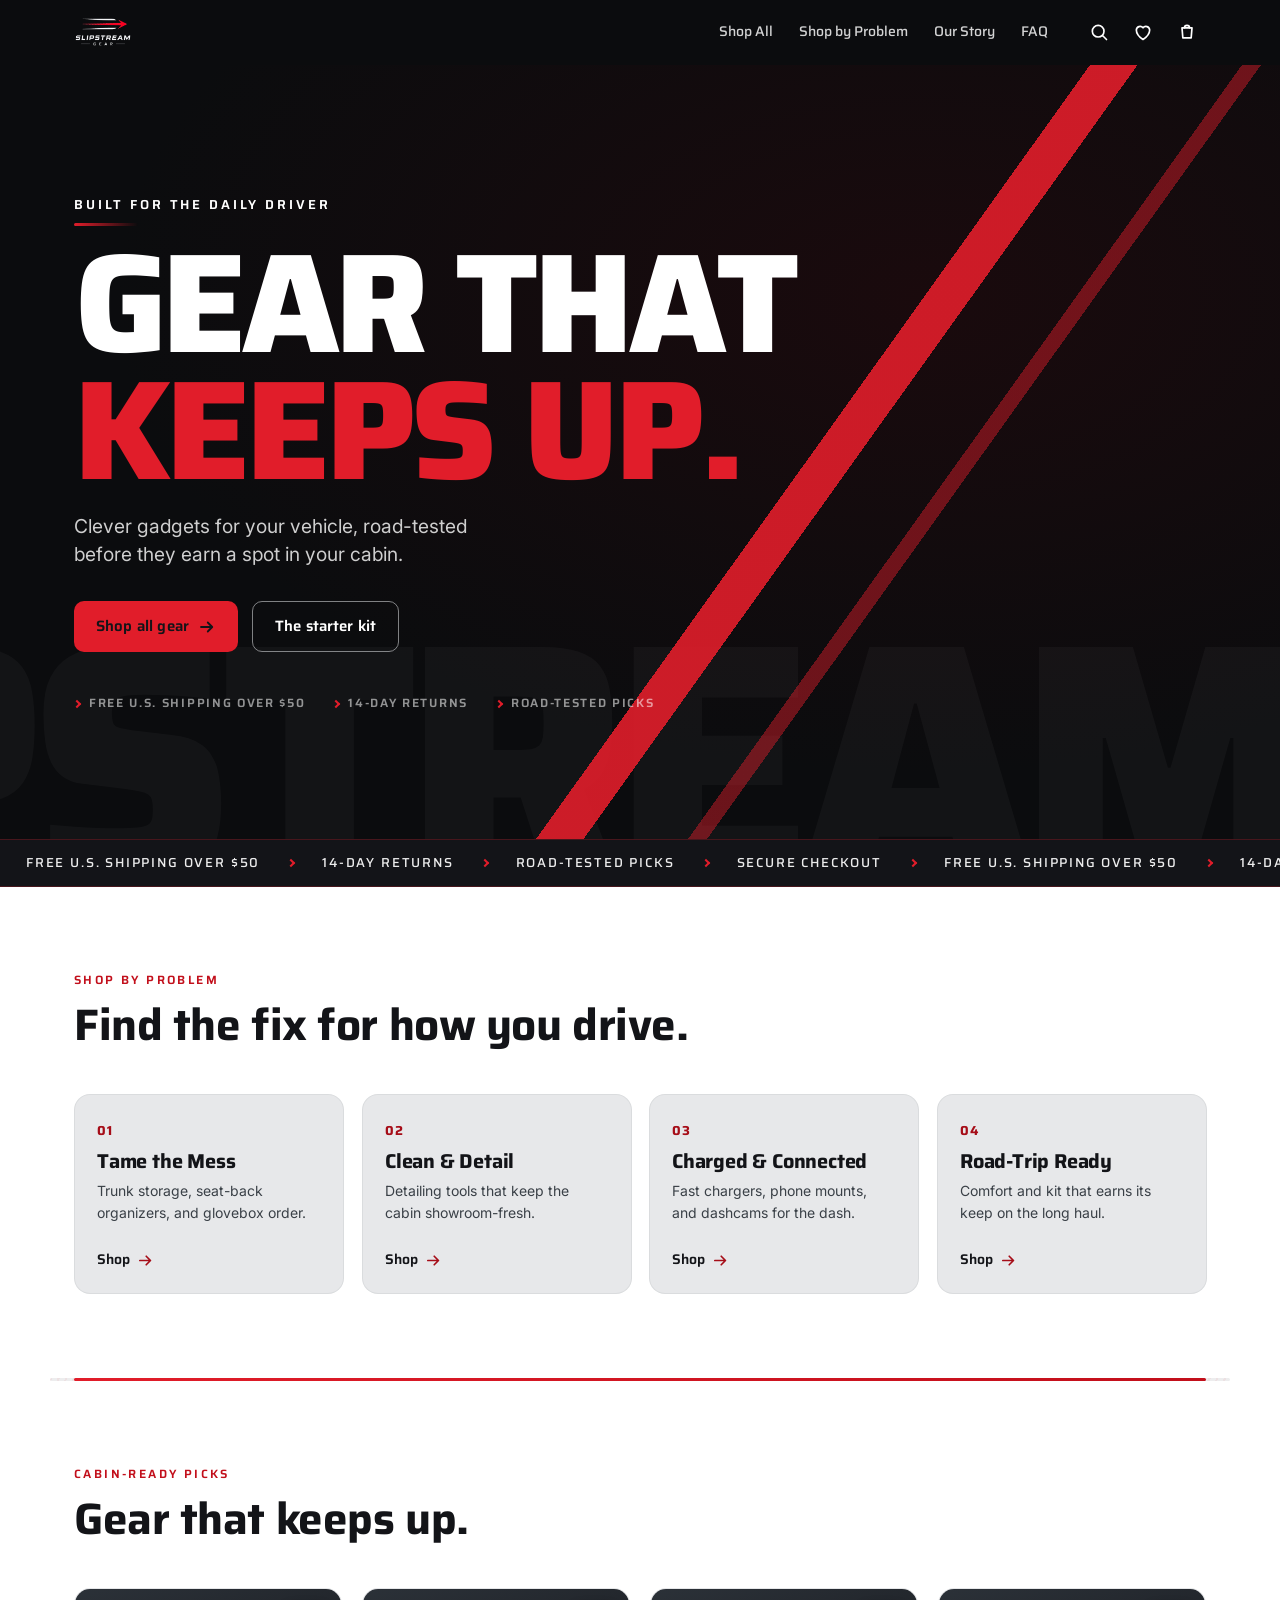
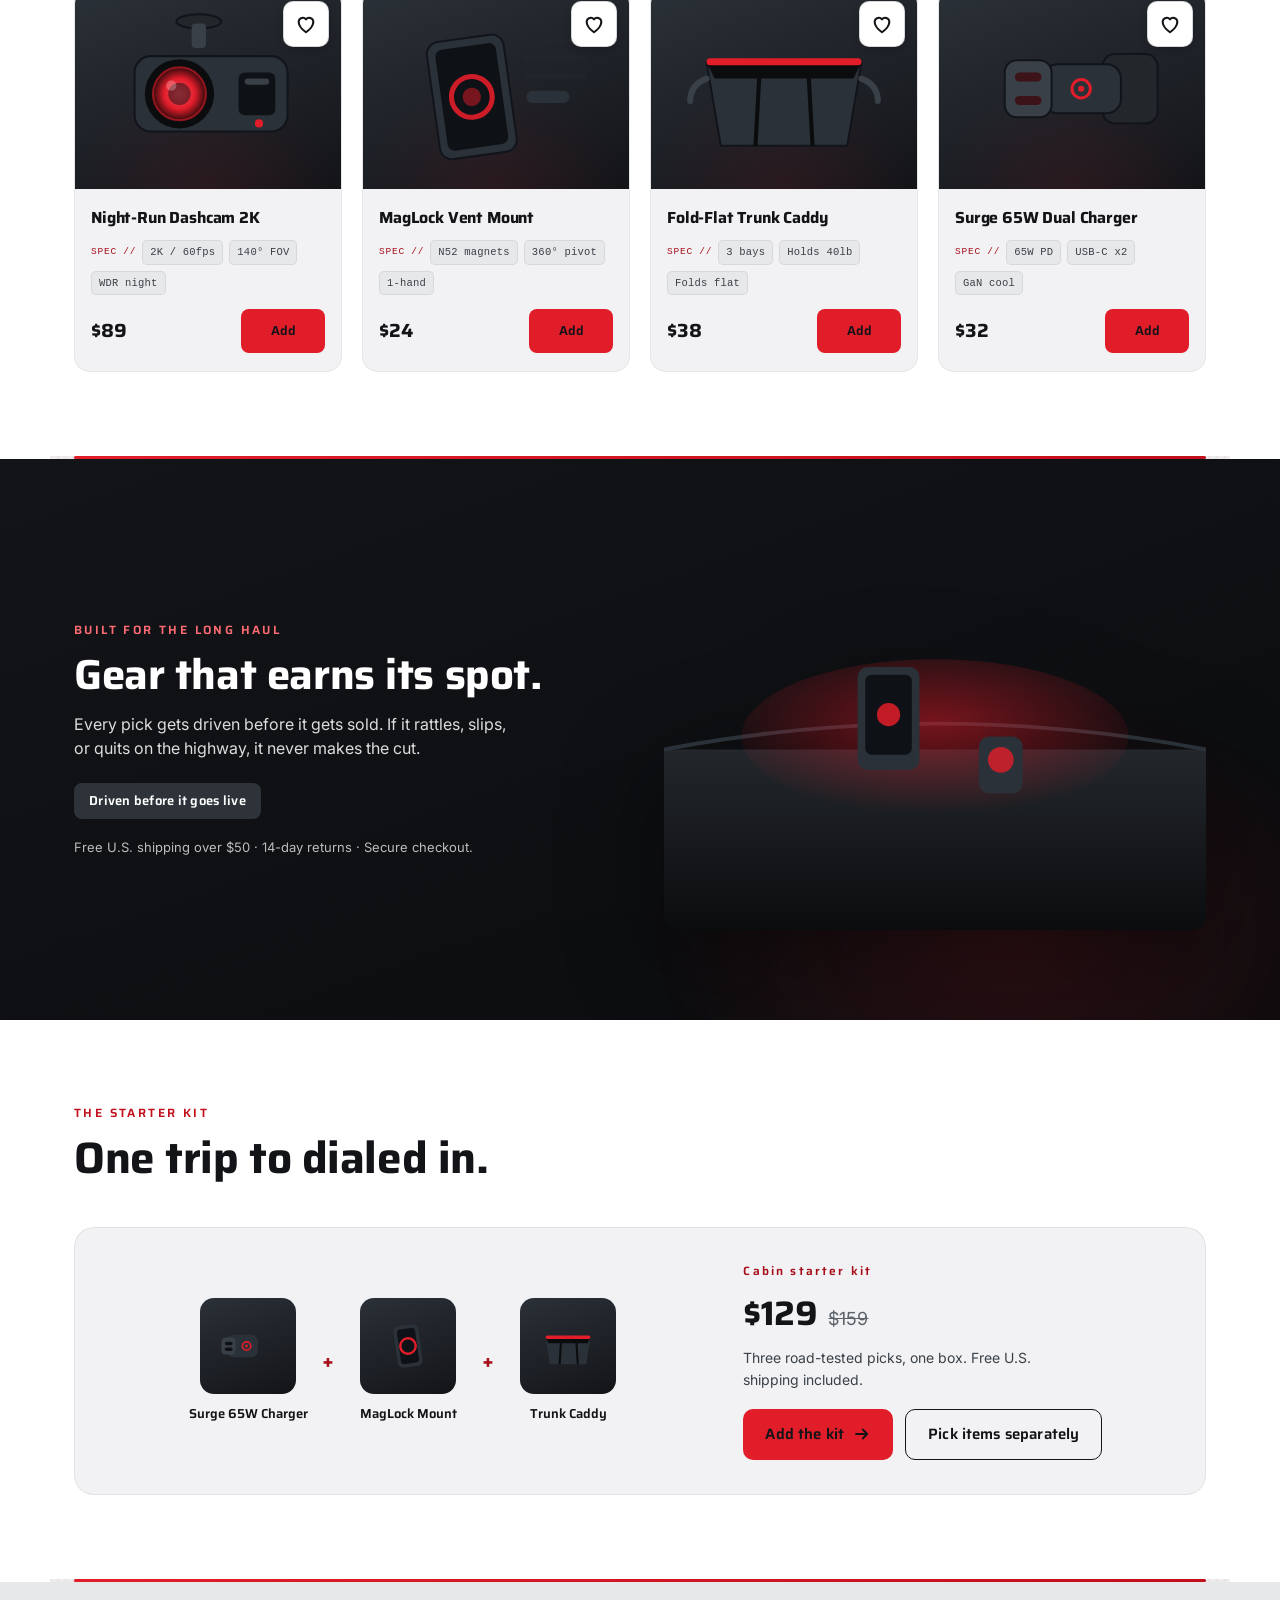
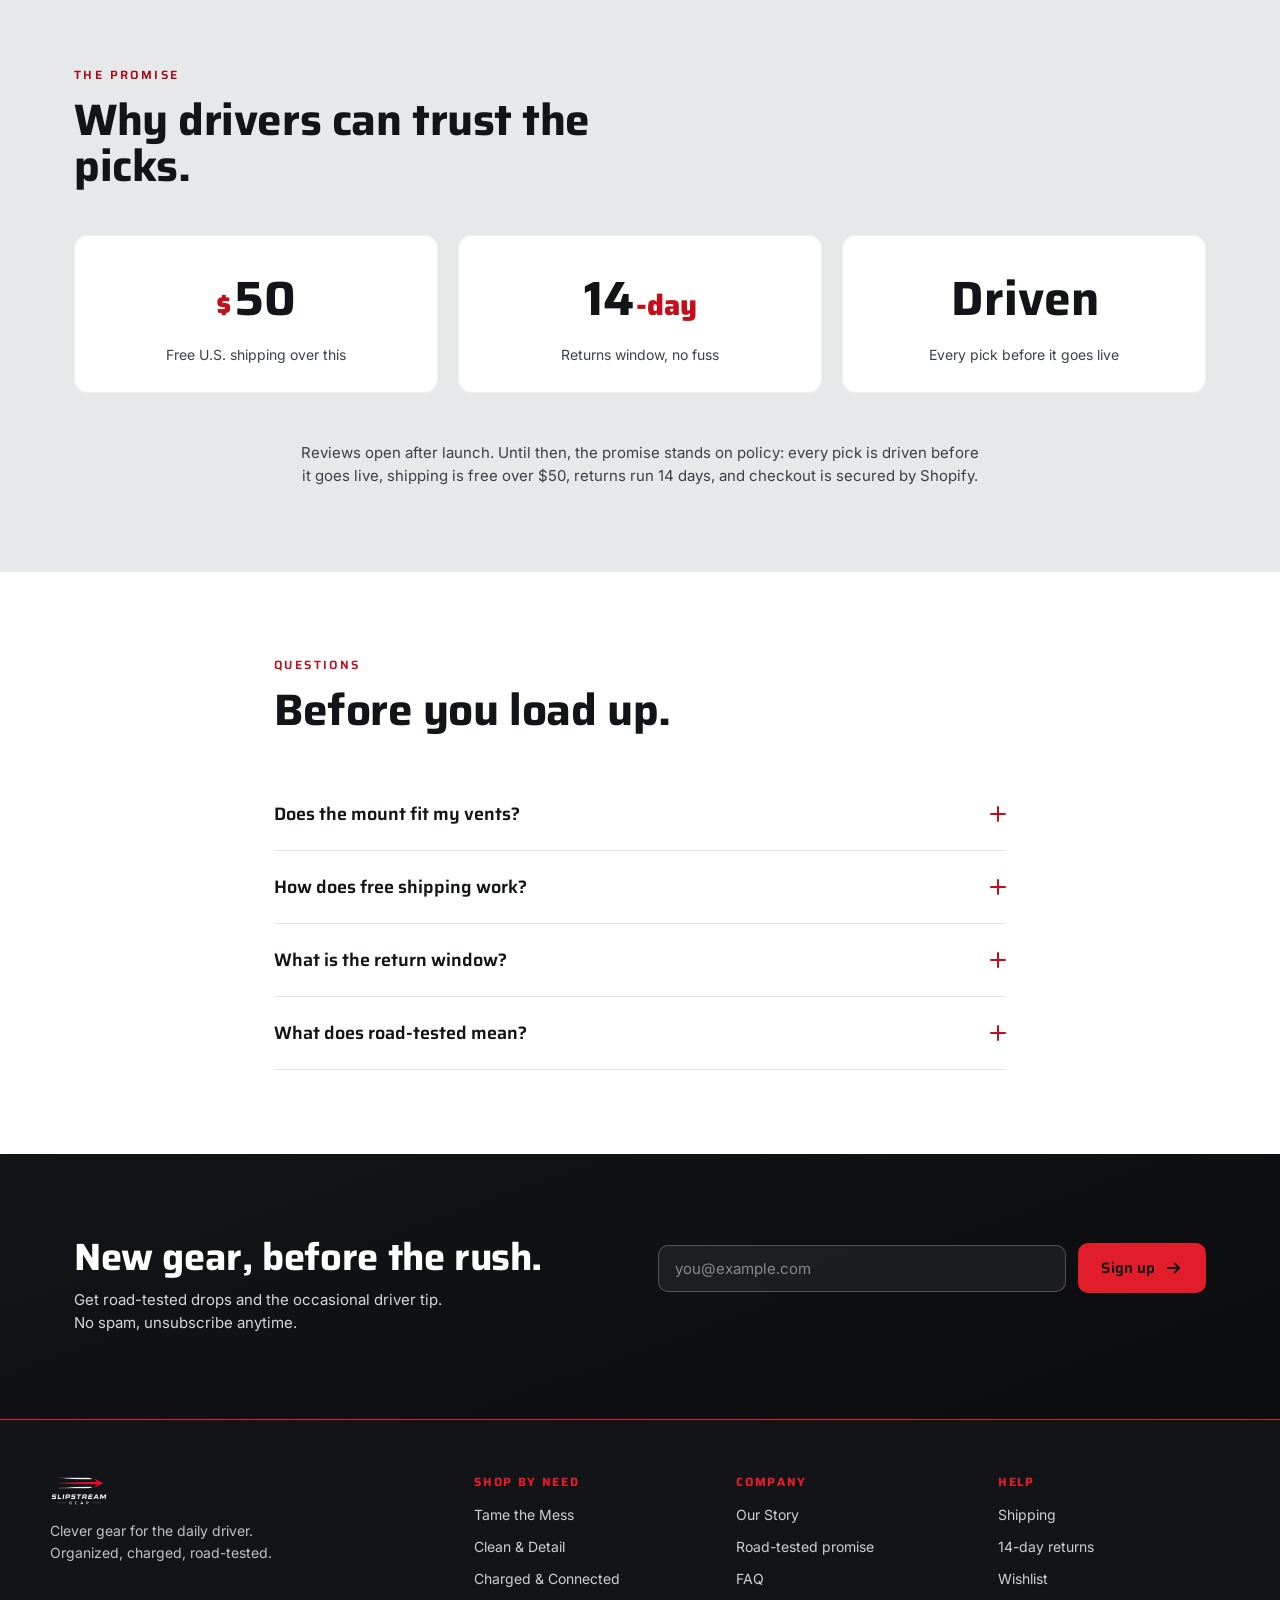
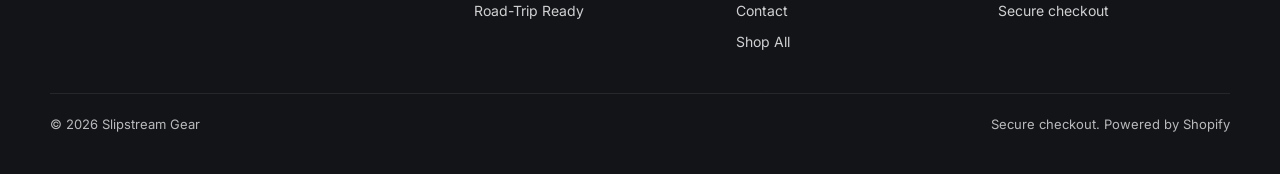
==== prototype/index.html @ b67e7864 "Initial commit: Slipstream Gear Shopify OS 2.0 theme Production Shopify Online Store 2.0 Liquid them" ====
<!DOCTYPE html>
<html lang="en">
<head>
<meta charset="utf-8">
<meta name="viewport" content="width=device-width, initial-scale=1">
<title>Slipstream Gear · Clever gear for the daily driver</title>
<meta name="description" content="Clever gadgets and gear for your vehicle. Car organizers, detailing tools, phone mounts, fast chargers, dashcams and road-trip kit. Road-tested picks.">

<!-- favicon (dark mark for light tab UI; dark-scheme variant on dark tabs) -->
<link rel="icon" type="image/png" href="../brand/icon.png">
<link rel="icon" type="image/png" href="../brand/icon-light.png" media="(prefers-color-scheme: dark)">

<!-- Fonts: Saira (headings) + Inter (body) -->
<link rel="preconnect" href="https://fonts.googleapis.com">
<link rel="preconnect" href="https://fonts.gstatic.com" crossorigin>
<link href="https://fonts.googleapis.com/css2?family=Saira:wght@500;600;700;800&family=Inter:wght@400;500;600;700&display=swap" rel="stylesheet">

<link rel="stylesheet" href="assets/slipstream.css?v=2">

<!-- JS-failure safety net: if the script never runs, reveal everything -->
<noscript><style>[data-reveal]{opacity:1!important;transform:none!important;filter:none!important}</style></noscript>
</head>
<body>

<!-- screen-reader live region for cart updates -->
<div class="vh" aria-live="polite" data-cart-live></div>

<!-- ===================== STICKY HEADER ===================== -->
<header class="site-header" data-header>
  <div class="wrap hdr-inner">
    <a class="brand" href="index.html" aria-label="Slipstream Gear home">
      <img src="../brand/logo-lockup-light.png" alt="Slipstream Gear" class="brand-logo">
    </a>
    <nav class="hdr-nav" aria-label="Primary">
      <a href="collection.html">Shop All</a>
      <a href="index.html#need">Shop by Problem</a>
      <a href="about.html">Our Story</a>
      <a href="faq.html">FAQ</a>
    </nav>
    <div class="hdr-actions">
      <button class="iconbtn" aria-label="Search">
        <svg viewBox="0 0 24 24" aria-hidden="true"><circle cx="11" cy="11" r="7"/><line x1="16.5" y1="16.5" x2="21" y2="21"/></svg>
      </button>
      <a class="iconbtn" href="wishlist.html" aria-label="Wishlist">
        <svg viewBox="0 0 24 24" aria-hidden="true"><path d="M12 21C12 21 4 15.5 4 9.5A4.5 4.5 0 0 1 12 7A4.5 4.5 0 0 1 20 9.5C20 15.5 12 21 12 21Z"/></svg>
      </a>
      <a class="iconbtn" href="cart.html" aria-label="Cart, empty" data-cart-btn>
        <svg viewBox="0 0 24 24" aria-hidden="true"><path d="M6 7h12l-1 12H7L6 7z"/><path d="M9 7a3 3 0 0 1 6 0"/></svg>
        <span class="cart-dot" aria-hidden="true" hidden>0</span>
      </a>
      <button class="iconbtn burger" aria-label="Menu" data-drawer-toggle aria-expanded="false" aria-controls="mobile-drawer">
        <svg viewBox="0 0 24 24" aria-hidden="true"><line x1="4" y1="7" x2="20" y2="7"/><line x1="4" y1="12" x2="20" y2="12"/><line x1="4" y1="17" x2="20" y2="17"/></svg>
      </button>
    </div>
  </div>
</header>

<!-- mobile nav drawer -->
<div class="drawer" data-drawer id="mobile-drawer" role="dialog" aria-modal="true" aria-label="Menu">
  <div class="drawer-panel">
    <a href="collection.html" data-drawer-close>Shop All</a>
    <a href="index.html#need" data-drawer-close>Shop by Problem</a>
    <a href="about.html" data-drawer-close>Our Story</a>
    <a href="faq.html" data-drawer-close>FAQ</a>
    <a href="wishlist.html" data-drawer-close>Wishlist</a>
  </div>
</div>

<main id="top">

  <!-- ===================== HERO: BIG TYPE / SPEED SLASH ===================== -->
  <section class="hero hero-c" data-hero-section aria-label="Slipstream Gear">
    <span class="hc-slash" aria-hidden="true"></span>
    <span class="hc-mark" aria-hidden="true">SLIPSTREAM</span>
    <div class="wrap hero-cwrap">
      <p class="eyebrow" data-hero style="--i:0">
        BUILT FOR THE DAILY DRIVER
        <span class="streak-rule" data-hero style="--i:1"></span>
      </p>
      <h1 class="hc-h1" data-hero style="--i:1">Gear that <em>keeps up.</em></h1>
      <p class="hc-sub" data-hero style="--i:2">Clever gadgets for your vehicle, road-tested before they earn a spot in your cabin.</p>
      <div class="hero-cta" data-hero style="--i:3">
        <a class="btn btn-amber" href="collection.html">
          Shop all gear
          <svg class="arrow" viewBox="0 0 24 24" aria-hidden="true"><path d="M4 12h14M13 6l6 6-6 6"/></svg>
        </a>
        <a class="btn btn-ghost" href="#kit">The starter kit</a>
      </div>
      <div class="hc-spec" data-hero style="--i:4">
        <span><i></i>Free U.S. shipping over $50</span>
        <span><i></i>14-day returns</span>
        <span><i></i>Road-tested picks</span>
      </div>
    </div>
  </section>

  <!-- ===================== MARQUEE LANE ===================== -->
  <div class="ribbon" aria-hidden="true">
    <div class="track" data-marquee>
      <span class="mq-item">Free U.S. shipping over $50</span><i class="mq-tick"></i>
      <span class="mq-item">14-day returns</span><i class="mq-tick"></i>
      <span class="mq-item">Road-tested picks</span><i class="mq-tick"></i>
      <span class="mq-item">Secure checkout</span><i class="mq-tick"></i>
    </div>
  </div>

  <!-- ===================== SHOP BY NEED ===================== -->
  <section class="section need" id="need">
    <div class="wrap">
      <div class="sec-head" data-reveal>
        <p class="kicker">SHOP BY PROBLEM</p>
        <h2>Find the fix for how you drive.</h2>
      </div>
      <div class="lanes" data-reveal-group>
        <a class="lane-tile" href="collection.html?cat=mess" data-reveal style="--i:0">
          <span class="lt-num">01</span>
          <h3>Tame the Mess</h3>
          <p>Trunk storage, seat-back organizers, and glovebox order.</p>
          <span class="lt-go">Shop<svg class="arrow" viewBox="0 0 24 24" aria-hidden="true"><path d="M4 12h14M13 6l6 6-6 6"/></svg></span>
        </a>
        <a class="lane-tile" href="collection.html?cat=clean" data-reveal style="--i:1">
          <span class="lt-num">02</span>
          <h3>Clean &amp; Detail</h3>
          <p>Detailing tools that keep the cabin showroom-fresh.</p>
          <span class="lt-go">Shop<svg class="arrow" viewBox="0 0 24 24" aria-hidden="true"><path d="M4 12h14M13 6l6 6-6 6"/></svg></span>
        </a>
        <a class="lane-tile" href="collection.html?cat=charged" data-reveal style="--i:2">
          <span class="lt-num">03</span>
          <h3>Charged &amp; Connected</h3>
          <p>Fast chargers, phone mounts, and dashcams for the dash.</p>
          <span class="lt-go">Shop<svg class="arrow" viewBox="0 0 24 24" aria-hidden="true"><path d="M4 12h14M13 6l6 6-6 6"/></svg></span>
        </a>
        <a class="lane-tile" href="collection.html?cat=road" data-reveal style="--i:3">
          <span class="lt-num">04</span>
          <h3>Road-Trip Ready</h3>
          <p>Comfort and kit that earns its keep on the long haul.</p>
          <span class="lt-go">Shop<svg class="arrow" viewBox="0 0 24 24" aria-hidden="true"><path d="M4 12h14M13 6l6 6-6 6"/></svg></span>
        </a>
      </div>
    </div>
  </section>

  <!-- amber speed-rule divider -->
  <div class="speedrule wrap" aria-hidden="true"><span class="sr-fill" data-pct="100"></span></div>

  <!-- ===================== FEATURED GRID: CABIN-READY PICKS ===================== -->
  <section class="section picks" id="picks">
    <div class="wrap">
      <div class="sec-head" data-reveal>
        <p class="kicker">CABIN-READY PICKS</p>
        <h2>Gear that keeps up.</h2>
      </div>
      <div class="pgrid" data-reveal-group>

        <!-- card: dashcam -->
        <article class="pcard" data-reveal style="--i:0">
          <a class="pcard-link" href="product.html?id=night-run-dashcam-2k" aria-label="Night-Run Dashcam 2K"></a>
          <div class="pimg">
            <button class="save-toggle save-corner" type="button" aria-pressed="false" aria-label="Save Night-Run Dashcam 2K to wishlist" data-save data-id="night-run-dashcam-2k">
              <svg viewBox="0 0 24 24" aria-hidden="true"><path d="M12 21C12 21 4 15.5 4 9.5A4.5 4.5 0 0 1 12 7A4.5 4.5 0 0 1 20 9.5C20 15.5 12 21 12 21Z"/></svg>
            </button>
            <svg viewBox="0 0 240 180" class="prod" aria-hidden="true">
              <defs><radialGradient id="lensA" cx="50%" cy="50%" r="50%">
                <stop offset="0%" stop-color="#FF4D58"/><stop offset="58%" stop-color="#E11D2A"/><stop offset="100%" stop-color="#340a0d"/>
              </radialGradient></defs>
              <!-- windshield mount -->
              <ellipse cx="111" cy="24" rx="22" ry="7" fill="#23272c" stroke="#11141a" stroke-width="2"/>
              <rect x="104" y="26" width="14" height="24" rx="4" fill="#3a4047"/>
              <!-- body -->
              <rect x="48" y="58" width="150" height="74" rx="16" fill="#2b3138" stroke="#11141a" stroke-width="2"/>
              <!-- screen -->
              <rect x="150" y="74" width="36" height="42" rx="6" fill="#0e1116"/>
              <rect x="156" y="80" width="24" height="6" rx="3" fill="#3a4047"/>
              <!-- lens -->
              <circle cx="92" cy="95" r="34" fill="#0B0C0E"/>
              <circle cx="92" cy="95" r="26" fill="url(#lensA)"/>
              <circle cx="92" cy="95" r="26" fill="none" stroke="#E11D2A" stroke-width="2" opacity=".6"/>
              <circle cx="92" cy="95" r="11" fill="#0e1116" opacity=".5"/>
              <circle cx="84" cy="87" r="5" fill="#fff" opacity=".25"/>
              <!-- REC -->
              <circle cx="170" cy="124" r="4" fill="#E11D2A"/>
            </svg>
          </div>
          <div class="pbody">
            <h3 class="ttl">Night-Run Dashcam 2K</h3>
            <div class="spectags"><span>2K / 60fps</span><span>140&deg; FOV</span><span>WDR night</span></div>
            <div class="prow">
              <span class="price">$89</span>
              <button class="add" data-add>Add</button>
            </div>
          </div>
        </article>

        <!-- card: phone mount -->
        <article class="pcard" data-reveal style="--i:1">
          <a class="pcard-link" href="product.html?id=maglock-vent-mount" aria-label="MagLock Vent Mount"></a>
          <div class="pimg">
            <button class="save-toggle save-corner" type="button" aria-pressed="false" aria-label="Save MagLock Vent Mount to wishlist" data-save data-id="maglock-vent-mount">
              <svg viewBox="0 0 24 24" aria-hidden="true"><path d="M12 21C12 21 4 15.5 4 9.5A4.5 4.5 0 0 1 12 7A4.5 4.5 0 0 1 20 9.5C20 15.5 12 21 12 21Z"/></svg>
            </button>
            <svg viewBox="0 0 240 180" class="prod" aria-hidden="true">
              <!-- vent blades -->
              <g stroke="#23272c" stroke-width="6" stroke-linecap="round" opacity=".7">
                <line x1="150" y1="42" x2="206" y2="42"/><line x1="150" y1="60" x2="206" y2="60"/><line x1="150" y1="78" x2="206" y2="78"/>
              </g>
              <!-- clip arm into vent -->
              <rect x="150" y="92" width="42" height="12" rx="6" fill="#2b3138"/>
              <!-- phone, tilted, held by the mount -->
              <g transform="rotate(-8 96 96)">
                <rect x="58" y="40" width="76" height="116" rx="12" fill="#2b3138" stroke="#11141a" stroke-width="2"/>
                <rect x="66" y="48" width="60" height="100" rx="7" fill="#0e1116"/>
                <!-- magnetic ring (lit) -->
                <circle cx="96" cy="98" r="20" fill="none" stroke="#E11D2A" stroke-width="5" opacity=".9"/>
                <circle cx="96" cy="98" r="9" fill="#E11D2A" opacity=".5"/>
              </g>
            </svg>
          </div>
          <div class="pbody">
            <h3 class="ttl">MagLock Vent Mount</h3>
            <div class="spectags"><span>N52 magnets</span><span>360&deg; pivot</span><span>1-hand</span></div>
            <div class="prow">
              <span class="price">$24</span>
              <button class="add" data-add>Add</button>
            </div>
          </div>
        </article>

        <!-- card: trunk organizer -->
        <article class="pcard" data-reveal style="--i:2">
          <a class="pcard-link" href="product.html?id=fold-flat-trunk-caddy" aria-label="Fold-Flat Trunk Caddy"></a>
          <div class="pimg">
            <button class="save-toggle save-corner" type="button" aria-pressed="false" aria-label="Save Fold-Flat Trunk Caddy to wishlist" data-save data-id="fold-flat-trunk-caddy">
              <svg viewBox="0 0 24 24" aria-hidden="true"><path d="M12 21C12 21 4 15.5 4 9.5A4.5 4.5 0 0 1 12 7A4.5 4.5 0 0 1 20 9.5C20 15.5 12 21 12 21Z"/></svg>
            </button>
            <svg viewBox="0 0 240 180" class="prod" aria-hidden="true">
              <!-- bin body in perspective (open top) -->
              <path d="M44 64 H196 L182 146 H58 Z" fill="#2b3138" stroke="#11141a" stroke-width="2"/>
              <!-- open-top inner shadow -->
              <path d="M44 64 H196 L188 80 H52 Z" fill="#0B0C0E"/>
              <!-- 3 bays -->
              <line x1="96" y1="74" x2="92" y2="146" stroke="#0B0C0E" stroke-width="4"/>
              <line x1="144" y1="74" x2="148" y2="146" stroke="#0B0C0E" stroke-width="4"/>
              <!-- carry handles -->
              <path d="M44 80 q-16 6 -16 22" fill="none" stroke="#3a4047" stroke-width="6" stroke-linecap="round"/>
              <path d="M196 80 q16 6 16 22" fill="none" stroke="#3a4047" stroke-width="6" stroke-linecap="round"/>
              <!-- amber rim -->
              <rect x="44" y="60" width="152" height="7" rx="3.5" fill="#E11D2A"/>
            </svg>
          </div>
          <div class="pbody">
            <h3 class="ttl">Fold-Flat Trunk Caddy</h3>
            <div class="spectags"><span>3 bays</span><span>Holds 40lb</span><span>Folds flat</span></div>
            <div class="prow">
              <span class="price">$38</span>
              <button class="add" data-add>Add</button>
            </div>
          </div>
        </article>

        <!-- card: charger -->
        <article class="pcard" data-reveal style="--i:3">
          <a class="pcard-link" href="product.html?id=surge-65w-dual-charger" aria-label="Surge 65W Dual Charger"></a>
          <div class="pimg">
            <button class="save-toggle save-corner" type="button" aria-pressed="false" aria-label="Save Surge 65W Dual Charger to wishlist" data-save data-id="surge-65w-dual-charger">
              <svg viewBox="0 0 24 24" aria-hidden="true"><path d="M12 21C12 21 4 15.5 4 9.5A4.5 4.5 0 0 1 12 7A4.5 4.5 0 0 1 20 9.5C20 15.5 12 21 12 21Z"/></svg>
            </button>
            <svg viewBox="0 0 240 180" class="prod" aria-hidden="true">
              <!-- 12V socket -->
              <rect x="150" y="56" width="54" height="68" rx="12" fill="#23272c" stroke="#11141a" stroke-width="2"/>
              <!-- charger barrel into socket -->
              <rect x="92" y="66" width="76" height="48" rx="14" fill="#2b3138" stroke="#11141a" stroke-width="2"/>
              <!-- face plate -->
              <rect x="54" y="62" width="46" height="56" rx="12" fill="#3a4047" stroke="#11141a" stroke-width="2"/>
              <!-- two USB-C ports (lit) -->
              <rect x="64" y="74" width="26" height="9" rx="4.5" fill="#0e1116"/>
              <rect x="64" y="97" width="26" height="9" rx="4.5" fill="#0e1116"/>
              <rect x="64" y="74" width="26" height="9" rx="4.5" fill="#E11D2A" opacity=".22"/>
              <rect x="64" y="97" width="26" height="9" rx="4.5" fill="#E11D2A" opacity=".22"/>
              <!-- power LED -->
              <circle cx="129" cy="90" r="9" fill="none" stroke="#E11D2A" stroke-width="3"/>
              <circle cx="129" cy="90" r="3" fill="#E11D2A"/>
            </svg>
          </div>
          <div class="pbody">
            <h3 class="ttl">Surge 65W Dual Charger</h3>
            <div class="spectags"><span>65W PD</span><span>USB-C x2</span><span>GaN cool</span></div>
            <div class="prow">
              <span class="price">$32</span>
              <button class="add" data-add>Add</button>
            </div>
          </div>
        </article>

      </div>
    </div>
  </section>

  <!-- amber speed-rule divider -->
  <div class="speedrule wrap" aria-hidden="true"><span class="sr-fill" data-pct="100"></span></div>

  <!-- ===================== DARK INTERSTITIAL: BUILT FOR THE LONG HAUL ===================== -->
  <section class="section interstitial">
    <div class="wrap inter-inner">
      <div class="inter-copy" data-reveal style="--i:0">
        <p class="kicker amber-tx">BUILT FOR THE LONG HAUL</p>
        <h2>Gear that earns its spot.</h2>
        <p class="inter-lead">Every pick gets driven before it gets sold. If it rattles, slips, or quits on the highway, it never makes the cut.</p>
        <span class="info-chip">Driven before it goes live</span>
        <p class="inter-foot">Free U.S. shipping over $50 &middot; 14-day returns &middot; Secure checkout.</p>
      </div>
      <div class="inter-shot" data-reveal style="--i:1" aria-hidden="true">
        <!-- wide cinematic dash-in-context illustration -->
        <svg viewBox="0 0 420 300" class="shot-svg" aria-hidden="true">
          <defs>
            <linearGradient id="dashG" x1="0" y1="0" x2="0" y2="1">
              <stop offset="0%" stop-color="#23272c"/>
              <stop offset="100%" stop-color="#0B0C0E"/>
            </linearGradient>
            <radialGradient id="glowG" cx="50%" cy="40%" r="60%">
              <stop offset="0%" stop-color="#E11D2A" stop-opacity=".5"/>
              <stop offset="100%" stop-color="#E11D2A" stop-opacity="0"/>
            </radialGradient>
          </defs>
          <rect x="0" y="160" width="420" height="140" fill="url(#dashG)"/>
          <path d="M0 160 Q210 120 420 160" fill="none" stroke="#2b3138" stroke-width="3"/>
          <ellipse cx="210" cy="150" rx="150" ry="60" fill="url(#glowG)"/>
          <!-- phone on mount -->
          <rect x="150" y="96" width="48" height="80" rx="8" fill="#2b3138"/>
          <rect x="156" y="102" width="36" height="62" rx="5" fill="#0e1116"/>
          <circle cx="174" cy="133" r="9" fill="#E11D2A" opacity=".85"/>
          <!-- charger -->
          <rect x="244" y="150" width="34" height="44" rx="8" fill="#2b3138"/>
          <circle cx="261" cy="168" r="10" fill="#E11D2A" opacity=".8"/>
        </svg>
      </div>
    </div>
  </section>

  <!-- ===================== BUNDLE: THE STARTER KIT ===================== -->
  <section class="section kit" id="kit">
    <div class="wrap">
      <div class="sec-head" data-reveal>
        <p class="kicker">THE STARTER KIT</p>
        <h2>One trip to dialed in.</h2>
      </div>
      <div class="bundle" data-reveal>
        <div class="bundle-items">
          <div class="bi" data-reveal-group>
            <span class="bi-cell" data-reveal style="--i:0">
              <svg viewBox="0 0 120 120" class="bi-svg" aria-hidden="true"><rect x="30" y="44" width="44" height="32" rx="9" fill="#2b3138"/><rect x="22" y="48" width="20" height="24" rx="6" fill="#3a4047"/><rect x="27" y="54" width="11" height="5" rx="2.5" fill="#0e1116"/><rect x="27" y="62" width="11" height="5" rx="2.5" fill="#0e1116"/><circle cx="58" cy="60" r="6" fill="none" stroke="#E11D2A" stroke-width="2.4"/><circle cx="58" cy="60" r="2" fill="#E11D2A"/></svg>
              <b>Surge 65W Charger</b>
            </span>
            <span class="bi-plus" aria-hidden="true">+</span>
            <span class="bi-cell" data-reveal style="--i:1">
              <svg viewBox="0 0 120 120" class="bi-svg" aria-hidden="true"><g transform="rotate(-8 60 60)"><rect x="42" y="30" width="36" height="60" rx="8" fill="#2b3138"/><rect x="47" y="35" width="26" height="50" rx="5" fill="#0e1116"/><circle cx="60" cy="60" r="11" fill="none" stroke="#E11D2A" stroke-width="3.5"/></g></svg>
              <b>MagLock Mount</b>
            </span>
            <span class="bi-plus" aria-hidden="true">+</span>
            <span class="bi-cell" data-reveal style="--i:2">
              <svg viewBox="0 0 120 120" class="bi-svg" aria-hidden="true"><path d="M28 48 H92 L86 86 H34 Z" fill="#2b3138"/><path d="M28 48 H92 L88 56 H32 Z" fill="#0B0C0E"/><line x1="50" y1="54" x2="48" y2="86" stroke="#0B0C0E" stroke-width="3"/><line x1="72" y1="54" x2="74" y2="86" stroke="#0B0C0E" stroke-width="3"/><rect x="28" y="45" width="64" height="5" rx="2.5" fill="#E11D2A"/></svg>
              <b>Trunk Caddy</b>
            </span>
          </div>
        </div>
        <div class="bundle-buy">
          <p class="bundle-eyebrow">Cabin starter kit</p>
          <div class="bundle-price"><span class="price">$129</span> <s class="was">$159</s></div>
          <p class="bundle-note">Three road-tested picks, one box. Free U.S. shipping included.</p>
          <!-- per-item primary ATC is amber; bundle CTA stays outline (buy-box rule) -->
          <div class="bundle-cta">
            <button class="btn btn-amber" data-add>
              Add the kit
              <svg class="arrow" viewBox="0 0 24 24" aria-hidden="true"><path d="M4 12h14M13 6l6 6-6 6"/></svg>
            </button>
            <a class="btn btn-outline" href="#picks">Pick items separately</a>
          </div>
        </div>
      </div>
    </div>
  </section>

  <!-- amber speed-rule divider -->
  <div class="speedrule wrap" aria-hidden="true"><span class="sr-fill" data-pct="100"></span></div>

  <!-- ===================== TRUST + PROOF (count-ups) ===================== -->
  <section class="section proof" aria-labelledby="proof-head">
    <div class="wrap">
      <div class="sec-head" data-reveal>
        <p class="kicker">THE PROMISE</p>
        <h2 id="proof-head">Why drivers can trust the picks.</h2>
      </div>
      <div class="proof-stats" data-reveal-group>
        <div class="stat" data-reveal style="--i:0">
          <span class="stat-num"><i class="amber-tx">$</i><b data-countup="50">0</b></span>
          <span class="stat-lbl">Free U.S. shipping over this</span>
        </div>
        <div class="stat" data-reveal style="--i:1">
          <span class="stat-num"><b data-countup="14">0</b><i class="amber-tx">-day</i></span>
          <span class="stat-lbl">Returns window, no fuss</span>
        </div>
        <div class="stat" data-reveal style="--i:2">
          <span class="stat-num"><i class="amber-tx"></i><b>Driven</b></span>
          <span class="stat-lbl">Every pick before it goes live</span>
        </div>
      </div>

      <div class="proof-note" data-reveal>
        <p>Reviews open after launch. Until then, the promise stands on policy: every pick is driven before it goes live, shipping is free over $50, returns run 14 days, and checkout is secured by Shopify.</p>
      </div>
    </div>
  </section>

  <!-- ===================== FAQ ===================== -->
  <section class="section faq" id="faq">
    <div class="wrap faq-wrap">
      <div class="sec-head" data-reveal>
        <p class="kicker">QUESTIONS</p>
        <h2>Before you load up.</h2>
      </div>
      <div class="qa-list" data-reveal>
        <div class="qa">
          <button class="qa-q" aria-expanded="false" aria-controls="qa-a1">Does the mount fit my vents?<span class="qa-ic" aria-hidden="true"></span></button>
          <div class="qa-a" id="qa-a1" hidden><p>The MagLock clips to most horizontal and vertical vent blades. The magnet plate sticks to any case or directly to the phone back.</p></div>
        </div>
        <div class="qa">
          <button class="qa-q" aria-expanded="false" aria-controls="qa-a2">How does free shipping work?<span class="qa-ic" aria-hidden="true"></span></button>
          <div class="qa-a" id="qa-a2" hidden><p>Orders over $50 ship free within the U.S. Smaller orders show a flat rate at checkout before you pay.</p></div>
        </div>
        <div class="qa">
          <button class="qa-q" aria-expanded="false" aria-controls="qa-a3">What is the return window?<span class="qa-ic" aria-hidden="true"></span></button>
          <div class="qa-a" id="qa-a3" hidden><p>You have 14 days from delivery to return an item. Start a return from your order email and we send return instructions.</p></div>
        </div>
        <div class="qa">
          <button class="qa-q" aria-expanded="false" aria-controls="qa-a4">What does road-tested mean?<span class="qa-ic" aria-hidden="true"></span></button>
          <div class="qa-a" id="qa-a4" hidden><p>We drive each pick before it goes live. If it rattles, slips, or quits on the highway, it does not make the catalog.</p></div>
        </div>
      </div>
    </div>
  </section>

  <!-- ===================== NEWSLETTER BAND ===================== -->
  <section class="section news">
    <div class="wrap news-inner" data-reveal>
      <div class="news-copy">
        <h2>New gear, before the rush.</h2>
        <p>Get road-tested drops and the occasional driver tip. No spam, unsubscribe anytime.</p>
      </div>
      <form class="news-form" data-fakeform data-toast="You are on the list">
        <label class="vh" for="news-email">Email address</label>
        <input id="news-email" type="email" placeholder="you@example.com" required>
        <button class="btn btn-amber" type="submit">
          Sign up
          <svg class="arrow" viewBox="0 0 24 24" aria-hidden="true"><path d="M4 12h14M13 6l6 6-6 6"/></svg>
        </button>
        <p class="form-msg">Thanks. Watch your inbox for the next drop.</p>
      </form>
    </div>
  </section>

</main>

<!-- ===================== FOOTER ===================== -->
<footer class="site-footer">
  <div class="wrap fgrid">
    <div class="fcol fbrand">
      <img src="../brand/logo-lockup-light.png" alt="Slipstream Gear" class="foot-logo">
      <p>Clever gear for the daily driver. Organized, charged, road-tested.</p>
    </div>
    <div class="fcol">
      <h4>Shop by need</h4>
      <a href="collection.html?cat=mess">Tame the Mess</a>
      <a href="collection.html?cat=clean">Clean &amp; Detail</a>
      <a href="collection.html?cat=charged">Charged &amp; Connected</a>
      <a href="collection.html?cat=road">Road-Trip Ready</a>
    </div>
    <div class="fcol">
      <h4>Company</h4>
      <a href="about.html">Our Story</a>
      <a href="about.html#promise">Road-tested promise</a>
      <a href="faq.html">FAQ</a>
      <a href="contact.html">Contact</a>
      <a href="collection.html">Shop All</a>
    </div>
    <div class="fcol">
      <h4>Help</h4>
      <a href="shipping-returns.html">Shipping</a>
      <a href="shipping-returns.html">14-day returns</a>
      <a href="wishlist.html">Wishlist</a>
      <a href="shipping-returns.html">Secure checkout</a>
    </div>
  </div>
  <div class="wrap fbar">
    <span>&copy; 2026 Slipstream Gear</span>
    <span>Secure checkout. Powered by Shopify</span>
  </div>
</footer>

<script src="assets/slipstream.js?v=2"></script>
</body>
</html>
---- prototype/assets/slipstream.css ----
/* ============================================================
   SLIPSTREAM GEAR — "Night Run" homepage
   Vanilla CSS. Velocity / aerodynamics motion language.
   Mechanism reused from nest.css; look invented fresh.
   ============================================================ */

:root{
  /* palette (AA-verified) */
  --bg:#FFFFFF;          /* page off-white */
  --surface:#F2F2F4;     /* cards */
  --tile:#E7E8EA;        /* alt tile */
  --ink:#131418;         /* asphalt charcoal body/accent */
  --amber:#E11D2A;       /* CTA FILLS only; text on it = charcoal */
  --ember:#C20F1B;       /* amber-as-TEXT safe on page bg #FFFFFF (4.6:1) */
  --ember-surf:#A60D18;  /* amber-as-TEXT safe on card/tile surfaces (#F2F2F4 ~5.4:1, #E7E8EA ~5.0:1) */
  --muted:#5c636b;       /* de-emphasised grey, >=4.6:1 on #F2F2F4 and #FFFFFF */
  --body-2:#3a4047;      /* secondary body copy, ~8:1 on #FFFFFF/#F2F2F4 (token for the literal that was scattered) */
  --blue:#2E333A;        /* info FILL + white text */
  --blue-tx:#2E333A;     /* blue-as-text safe */
  --dark:#131418;        /* dark section base */
  --dark-2:#0B0C0E;      /* dark section gradient end */
  --lane:#2b3038;        /* perspective guide lines */
  --paper:#FFFFFF;       /* light text on dark */

  --disp:'Saira',system-ui,sans-serif;
  --body:'Inter',system-ui,sans-serif;

  /* shared "streak-then-snap" velocity timing token (one source of truth) */
  --ease-streak:cubic-bezier(.2,.8,.2,1);
  --ease-expo:cubic-bezier(.16,1,.3,1);

  --wrap:1180px;
}

*{box-sizing:border-box}
html{scroll-behavior:smooth}
body{margin:0;font-family:var(--body);color:var(--ink);background:var(--bg);
  -webkit-font-smoothing:antialiased;line-height:1.55}
img{max-width:100%;display:block}
a{color:inherit;text-decoration:none}
h1,h2,h3,h4{font-family:var(--disp);margin:0;letter-spacing:-.01em;line-height:1.05;font-weight:700}
.wrap{max-width:var(--wrap);margin:0 auto;padding:0 24px}
.vh{position:absolute;width:1px;height:1px;overflow:hidden;clip:rect(0 0 0 0)}

/* ---------- buttons ---------- */
.btn{display:inline-flex;align-items:center;gap:9px;font-family:var(--disp);font-weight:600;
  font-size:15px;letter-spacing:.01em;border:0;border-radius:10px;padding:13px 22px;cursor:pointer;
  transition:transform .25s var(--ease-streak),background .2s,box-shadow .25s,border-color .2s}
.btn .arrow{width:18px;height:18px;fill:none;stroke:currentColor;stroke-width:2.4;
  stroke-linecap:round;stroke-linejoin:round;transition:transform .25s var(--ease-streak)}
.btn:hover .arrow{transform:translateX(4px)}                 /* ARROW PULL */
.btn:active{transform:translateY(1px) scale(.98)}            /* press feedback */

.btn-amber{background:var(--amber);color:var(--ink)}          /* charcoal text on amber (5.55:1) */
.btn-amber:hover{box-shadow:0 8px 24px -8px rgba(225,29,42,.6)}
.btn-amber:active{box-shadow:0 2px 8px -4px rgba(225,29,42,.5)}
.btn-ghost{background:transparent;color:var(--paper);border:1px solid rgba(244,245,247,.5)}
.btn-ghost:hover{border-color:var(--paper);background:rgba(244,245,247,.06)}
.btn-outline{background:transparent;color:var(--ink);border:1.5px solid var(--ink)}
.btn-outline:hover{background:var(--ink);color:var(--bg)}

.amber-tx{color:var(--ember)}    /* any amber-COLORED text uses ember */

/* ---------- global keyboard focus (WCAG 2.4.7) ---------- */
a:focus-visible,button:focus-visible,input:focus-visible,select:focus-visible,
.btn:focus-visible,.iconbtn:focus-visible,.qa-q:focus-visible,
.lane-tile:focus-visible,.add:focus-visible,.brand:focus-visible{
  outline:2px solid var(--amber);outline-offset:2px;border-radius:6px}
/* charcoal ring on amber fills so it stays visible against the amber */
.btn-amber:focus-visible,.add:focus-visible{outline-color:var(--ink)}

/* ============================================================
   HEADER (dark translucent, hairline amber on scroll)
   ============================================================ */
.site-header{position:sticky;top:0;z-index:60;background:var(--dark-2);
  border-bottom:1px solid transparent;transition:border-color .3s,box-shadow .3s}
.site-header.scrolled{border-bottom-color:var(--amber);box-shadow:0 6px 20px -10px rgba(0,0,0,.7)}
.hdr-inner{display:flex;align-items:center;gap:24px;height:64px}
.brand-logo{height:30px;width:auto}
.hdr-nav{display:flex;gap:26px;margin-left:auto}
.hdr-nav a{font-family:var(--disp);font-weight:500;font-size:14px;color:var(--paper);
  opacity:.82;position:relative;padding:4px 0;transition:opacity .2s}
.hdr-nav a:hover{opacity:1}
.hdr-nav a::after{content:"";position:absolute;left:0;right:100%;bottom:-2px;height:2px;
  background:var(--amber);transition:right .25s var(--ease-streak)}
.hdr-nav a:hover::after{right:0}
/* leading arrowhead that travels in with the underline (brand-arrow echo) */
.hdr-nav a::before{content:"";position:absolute;bottom:-3px;left:-1px;width:5px;height:5px;
  border-right:2px solid var(--amber);border-top:2px solid var(--amber);
  transform:rotate(45deg) translateX(-3px);opacity:0;
  transition:opacity .2s,transform .25s var(--ease-streak)}
.hdr-nav a:hover::before{opacity:1;transform:rotate(45deg) translateX(0)}
.hdr-actions{display:flex;align-items:center;gap:6px;margin-left:8px}
.iconbtn{position:relative;display:grid;place-items:center;width:38px;height:38px;border:0;
  background:transparent;color:var(--paper);cursor:pointer;border-radius:9px;
  transition:background .2s,transform .15s var(--ease-streak)}
.iconbtn:hover{background:rgba(244,245,247,.1)}
.iconbtn:active{transform:scale(.92)}
.iconbtn svg{width:20px;height:20px;fill:none;stroke:currentColor;stroke-width:2;
  stroke-linecap:round;stroke-linejoin:round}
.cart-dot{position:absolute;top:5px;right:5px;min-width:15px;height:15px;border-radius:8px;
  background:var(--amber);color:var(--ink);font-family:var(--body);font-size:10px;font-weight:700;
  display:grid;place-items:center;padding:0 3px}
.cart-dot[hidden]{display:none}   /* respect the hidden attr (.cart-dot's display:grid would otherwise win) */
@keyframes dotPop{0%{transform:scale(1)}40%{transform:scale(1.5)}100%{transform:scale(1)}}
.cart-dot.bump{animation:dotPop .3s var(--ease-streak)}
.burger{display:none}

/* mobile drawer */
.drawer{position:fixed;inset:0;z-index:70;background:rgba(20,23,26,.55);
  opacity:0;visibility:hidden;transition:opacity .25s}
.drawer.open{opacity:1;visibility:visible}
.drawer-panel{position:absolute;top:0;right:0;width:min(78vw,300px);height:100%;
  background:var(--dark-2);padding:80px 26px;display:flex;flex-direction:column;gap:6px;
  transform:translateX(100%);transition:transform .3s var(--ease-expo);border-left:1px solid var(--amber)}
.drawer.open .drawer-panel{transform:none}
.drawer-panel a{font-family:var(--disp);font-weight:600;font-size:20px;color:var(--paper);
  padding:12px 0;border-bottom:1px solid rgba(244,245,247,.1)}

/* ============================================================
   HERO — cinematic dark stage, 3 z-layers
   ============================================================ */
.hero{position:relative;background:linear-gradient(160deg,var(--dark),var(--dark-2));
  color:var(--paper);overflow:hidden;min-height:clamp(560px,82vh,760px);
  display:flex;flex-direction:column;justify-content:flex-end;padding-bottom:54px}

/* Layer 1: perspective lane + breathing headlight glow */
.hero-stage{position:absolute;inset:0;pointer-events:none}
.lane{position:absolute;bottom:0;width:1px;height:78%;background:linear-gradient(to top,var(--lane),transparent);
  transform-origin:bottom}
.lane-l{left:34%;transform:rotate(11deg)}
.lane-r{right:34%;transform:rotate(-11deg)}
.hglow{position:absolute;left:50%;bottom:-12%;width:70%;height:62%;transform:translateX(-50%);
  background:radial-gradient(ellipse at center,rgba(225,29,42,.32),rgba(225,29,42,0) 68%);
  filter:blur(8px);animation:breathe 12s ease-in-out infinite}
@keyframes breathe{0%,100%{opacity:.62;transform:translateX(-50%) scale(1)}
  50%{opacity:.9;transform:translateX(-50%) scale(1.08)}}

/* headlight sweep overlay — the signature entrance */
/* dialed back so the brand speed-slash stays the hero's single statement */
.sweep{position:absolute;top:0;left:0;width:60%;height:100%;pointer-events:none;z-index:4;
  background:linear-gradient(100deg,transparent,rgba(225,29,42,.12),transparent);
  transform:translateX(-160%);mix-blend-mode:screen}
.hero.sweep-go .sweep{animation:sweep 950ms var(--ease-expo) forwards}
@keyframes sweep{from{transform:translateX(-160%)}to{transform:translateX(280%)}}

.hero-inner{position:relative;z-index:3;width:100%;display:grid;
  grid-template-columns:1.15fr .85fr;align-items:end;gap:20px}

/* Layer 2: product low + slightly right, reflective floor */
.hero-product{position:relative;justify-self:end;align-self:end;width:min(380px,90%);margin-bottom:6px}
.hero-svg{width:100%;height:auto;filter:drop-shadow(0 18px 40px rgba(225,29,42,.22))}
.hero-reflect{position:absolute;left:8%;right:8%;bottom:-26px;height:46px;
  background:radial-gradient(ellipse at center,rgba(225,29,42,.28),rgba(225,29,42,0) 70%);
  filter:blur(6px);transform:scaleY(-1);opacity:.8}

/* Layer 3: type low-left, oversized */
.hero-copy{position:relative;z-index:5;max-width:560px}
.eyebrow{font-family:var(--disp);font-weight:600;font-size:13px;letter-spacing:.22em;
  color:var(--paper);opacity:.92;margin:0 0 14px;display:inline-flex;flex-direction:column;gap:8px}
.streak-rule{display:block;width:64px;height:3px;border-radius:2px;
  background:linear-gradient(90deg,var(--amber),transparent);transform-origin:left}
.hero-h1{font-size:clamp(44px,7vw,84px);font-weight:800;letter-spacing:-.02em;margin:0 0 18px}
.hero-sub{font-size:clamp(15px,1.6vw,18px);color:var(--paper);opacity:.86;max-width:440px;margin:0 0 26px}
.hero-cta{display:flex;gap:14px;flex-wrap:wrap}

/* trust strip pinned to hero bottom */
.hero-trust{position:relative;z-index:5;margin-top:40px;padding-top:18px;
  border-top:1px solid rgba(244,245,247,.14)}
.trust-line{display:flex;flex-wrap:wrap;gap:10px 28px;font-size:13.5px;color:var(--paper);opacity:.9}
.trust-line span{display:inline-flex;align-items:center;gap:8px}
.tick{width:7px;height:7px;border-right:2px solid var(--amber);border-top:2px solid var(--amber);
  background:none;transform:rotate(45deg)}

/* ============================================================
   MARQUEE LANE (verbatim mechanism, dark + amber ticks)
   ============================================================ */
.ribbon{background:var(--dark);color:var(--paper);overflow:hidden;white-space:nowrap;
  border-top:1px solid rgba(225,29,42,.25);border-bottom:1px solid rgba(225,29,42,.25)}
.ribbon .track{display:inline-flex;align-items:center;will-change:transform;padding:13px 0}
.mq-item{font-family:var(--disp);font-weight:500;font-size:13px;letter-spacing:.14em;
  text-transform:uppercase;padding:0 26px;opacity:.92}
.mq-tick{width:6px;height:6px;border-right:2px solid var(--amber);border-top:2px solid var(--amber);
  background:none;transform:rotate(45deg);flex:0 0 auto;margin:0 2px}
@keyframes marquee{from{transform:translateX(0)}to{transform:translateX(-50%)}}

/* ============================================================
   SCROLL REVEAL — streak reveal (arrive from the left, blur off)
   This is the ONLY change to the reveal system.
   ============================================================ */
/* Hidden start-state only applies once JS confirms it is running
   (script adds .js-reveal to <html> as its first action). If JS fails
   to load/run, content stays fully visible — no opacity:0 trap. */
.js-reveal [data-reveal]{opacity:0;transform:translateX(-40px);
  transition:opacity .7s var(--ease-expo),transform .7s var(--ease-expo);
  transition-delay:calc(var(--i,0)*70ms)}
.js-reveal [data-reveal].in{opacity:1;transform:none}
/* will-change is added transiently by JS just before reveal and cleared
   on transitionend, so it does not pin compositor layers for the page life. */

/* hero entrance choreography (heroIn, staggered by --i) */
.hero [data-hero]{opacity:0;transform:translateY(20px);
  animation:heroIn .8s var(--ease-expo) forwards;
  animation-delay:calc(.34s + var(--i,0)*.09s)}   /* starts as the sweep crosses */
@keyframes heroIn{to{opacity:1;transform:none}}

/* ============================================================
   GENERIC SECTION
   ============================================================ */
.section{padding:84px 0}
.sec-head{max-width:620px;margin:0 0 46px}
.kicker{font-family:var(--disp);font-weight:600;font-size:12px;letter-spacing:.2em;
  color:var(--ember);margin:0 0 12px}
.sec-head h2{font-size:clamp(28px,3.8vw,44px)}

/* amber speed-rule divider (drawn across on scroll via setupBars) */
.speedrule{height:3px;background:rgba(31,35,40,.08);border-radius:2px;overflow:hidden;
  max-width:var(--wrap);margin:0 auto;
  background-image:repeating-linear-gradient(115deg,rgba(225,29,42,.06) 0 2px,transparent 2px 7px)}
.sr-fill{display:block;height:100%;width:0;border-radius:2px;
  background:linear-gradient(90deg,var(--amber),var(--ember));
  transition:width 1s var(--ease-streak)}

/* ============================================================
   SHOP BY NEED — angled lane tiles (light section)
   ============================================================ */
.need{background:var(--bg)}
.lanes{display:grid;grid-template-columns:repeat(4,1fr);gap:18px}
.lane-tile{position:relative;background:var(--tile);border-radius:16px;padding:26px 22px 22px;
  overflow:hidden;display:flex;flex-direction:column;gap:8px;min-height:200px;
  border:1px solid rgba(31,35,40,.06);
  transition:transform .3s var(--ease-streak),box-shadow .3s,background .3s}
.lane-tile::before{content:"";position:absolute;inset:0;
  background:linear-gradient(120deg,transparent 60%,rgba(225,29,42,.1));opacity:0;transition:opacity .3s}
.lane-tile:hover{transform:translateY(-6px);
  box-shadow:0 18px 40px -18px rgba(31,35,40,.3)}
.lane-tile:hover::before{opacity:1}
.lt-num{font-family:var(--disp);font-weight:700;font-size:13px;color:var(--ember-surf);letter-spacing:.1em}
.lane-tile h3{font-size:20px;margin-top:2px}
.lane-tile p{font-size:14px;color:var(--body-2);margin:0;flex:1}
.lt-go{display:inline-flex;align-items:center;gap:7px;font-family:var(--disp);font-weight:600;
  font-size:14px;color:var(--ink)}
.lt-go .arrow{width:17px;height:17px;fill:none;stroke:var(--ember-surf);stroke-width:2.4;
  stroke-linecap:round;stroke-linejoin:round;transition:transform .25s var(--ease-streak)}
.lane-tile:hover .lt-go .arrow{transform:translateX(5px)}

/* ============================================================
   FEATURED GRID — cabin-ready picks
   ============================================================ */
.pgrid{display:grid;grid-template-columns:repeat(4,1fr);gap:20px}
.pcard{background:var(--surface);border-radius:16px;overflow:hidden;
  border:1px solid rgba(31,35,40,.06);
  transition:transform .3s var(--ease-streak),box-shadow .3s}
.pcard:hover{transform:translateY(-5px);          /* VELOCITY HOVER: lift + glow only */
  box-shadow:0 20px 44px -20px rgba(31,35,40,.34)}
.pimg{position:relative;background:linear-gradient(160deg,#2b3138,#131418);padding:8px;aspect-ratio:4/3;
  display:grid;place-items:center;overflow:hidden}
/* bottom-edge taillight glow, lifts on hover */
.pimg::after{content:"";position:absolute;left:0;right:0;bottom:0;height:55%;pointer-events:none;
  background:radial-gradient(ellipse at 50% 100%,rgba(225,29,42,.18),transparent 70%);
  opacity:.5;transition:opacity .3s}
.pcard:hover .pimg::after{opacity:1}
.prod{position:relative;z-index:1;width:100%;height:100%;transition:transform .3s var(--ease-streak)}
.pbody{padding:16px 16px 18px}
.ttl{font-size:16px;position:relative;display:inline-block;padding-bottom:4px}
.ttl::after{content:"";position:absolute;left:0;bottom:0;width:100%;height:2px;
  background:var(--amber);transform:scaleX(0);transform-origin:left;     /* slipstream underline */
  transition:transform .3s var(--ease-streak)}
.pcard:hover .ttl::after{transform:scaleX(1)}
.spectags{display:flex;flex-wrap:wrap;align-items:center;gap:6px;margin:10px 0 14px}
.spectags::before{content:"SPEC //";font-family:ui-monospace,'SFMono-Regular',Menlo,Consolas,monospace;
  font-size:9.5px;letter-spacing:.08em;color:var(--ember-surf)}
.spectags span{font-family:ui-monospace,'SFMono-Regular',Menlo,Consolas,monospace;font-size:10.5px;
  letter-spacing:.02em;color:var(--body-2);background:var(--tile);border:1px solid rgba(31,35,40,.08);
  padding:3px 7px;border-radius:5px}
.prow{display:flex;align-items:center;justify-content:space-between}
.price{font-family:var(--disp);font-weight:700;font-size:19px;color:var(--ink)}
.add{display:inline-flex;align-items:center;justify-content:center;min-height:44px;min-width:84px;
  font-family:var(--disp);font-weight:600;
  font-size:13px;color:var(--ink);background:var(--amber);
  border:0;border-radius:8px;padding:11px 18px;cursor:pointer;transition:box-shadow .2s,transform .2s var(--ease-streak)}
.add:hover{box-shadow:0 6px 16px -6px rgba(225,29,42,.6);transform:translateY(-1px)}
.add:active{transform:translateY(1px) scale(.97)}
@keyframes addPop{0%{transform:scale(1)}45%{transform:scale(.9)}75%{transform:scale(1.06)}100%{transform:scale(1)}}
.add.added{animation:addPop .26s var(--ease-streak)}
/* primary buy-box / bundle CTA: a calmer pop so the most important button
   also gets success feedback (item 2). reserve width so the 'Added' label
   swap does not reflow/twitch the button. */
@keyframes addPopBtn{0%{transform:scale(1)}50%{transform:scale(.97)}100%{transform:scale(1)}}
.btn-amber.added{animation:addPopBtn .22s var(--ease-streak)}
.btn-amber{min-width:128px;justify-content:center}

/* ============================================================
   DARK INTERSTITIAL — built for the long haul
   ============================================================ */
.interstitial{position:relative;background:linear-gradient(160deg,var(--dark),var(--dark-2));
  color:var(--paper);overflow:hidden}
/* off-center brake-light glow on the dark band (replaces the banned grid texture) */
.interstitial::after{content:"";position:absolute;right:-8%;bottom:-30%;width:58%;height:90%;
  z-index:1;pointer-events:none;
  background:radial-gradient(ellipse at center,rgba(225,29,42,.16),rgba(225,29,42,0) 68%);
  filter:blur(8px)}
.inter-inner{position:relative;z-index:2;display:grid;grid-template-columns:1fr 1fr;
  gap:48px;align-items:center}
.inter-copy h2{color:var(--paper);font-size:clamp(28px,3.6vw,42px);margin-bottom:16px}
.inter-copy .kicker{color:#FF6B73}
.inter-lead{color:var(--paper);opacity:.86;font-size:16px;max-width:440px;margin:0 0 22px}
.info-chip{display:inline-block;background:var(--blue-tx);color:#fff;font-family:var(--disp);
  font-weight:600;font-size:13px;letter-spacing:.02em;padding:8px 15px;border-radius:8px}
.inter-foot{font-size:13px;color:var(--paper);opacity:.72;margin:18px 0 0}
.shot-svg{width:100%;height:auto;border-radius:14px;
  filter:drop-shadow(0 24px 50px rgba(0,0,0,.45))}

/* ============================================================
   BUNDLE — the starter kit
   ============================================================ */
.kit{background:var(--bg)}
.bundle{display:grid;grid-template-columns:1.4fr 1fr;gap:36px;align-items:center;
  background:var(--surface);border:1px solid rgba(31,35,40,.07);border-radius:20px;padding:34px}
.bi{display:flex;align-items:center;justify-content:center;gap:14px;flex-wrap:wrap}
.bi-cell{display:flex;flex-direction:column;align-items:center;gap:10px;text-align:center;width:120px}
.bi-svg{width:96px;height:96px;background:linear-gradient(160deg,#2b3138,#131418);
  border-radius:14px;padding:6px}
.bi-cell b{font-family:var(--disp);font-weight:600;font-size:13px}
.bi-plus{font-family:var(--disp);font-weight:700;font-size:22px;color:var(--ember-surf)}
.bundle-eyebrow{font-family:var(--disp);font-weight:600;font-size:12px;letter-spacing:.18em;
  color:var(--ember-surf);margin:0 0 6px}
.bundle-price{display:flex;align-items:baseline;gap:10px;margin-bottom:8px}
.bundle-price .price{font-size:34px}
.was{color:var(--muted);font-size:18px}
.bundle-note{font-size:14px;color:var(--body-2);margin:0 0 18px;max-width:300px}
.bundle-cta{display:flex;gap:12px;flex-wrap:wrap}

/* ============================================================
   PROOF — stats (count-ups) + reviews
   ============================================================ */
.proof{background:var(--tile)}
.proof .kicker{color:var(--ember-surf)}   /* ember on #E7E8EA tile needs the darker token */
.proof-note{max-width:680px;margin:8px auto 0;text-align:center}
.proof-note p{font-size:15px;color:var(--body-2);margin:0}
.proof-stats{display:grid;grid-template-columns:repeat(3,1fr);gap:20px;margin-bottom:48px}
.stat{background:var(--bg);border-radius:14px;padding:26px;text-align:center;
  border:1px solid rgba(31,35,40,.06)}
.stat-num{font-family:var(--disp);font-weight:800;font-size:clamp(34px,4.4vw,48px);
  color:var(--ink);display:flex;align-items:baseline;justify-content:center;gap:2px}
.stat-num i{font-style:normal;font-size:.6em}
.stat-lbl{display:block;margin-top:8px;font-size:14px;color:var(--body-2)}

/* ============================================================
   FAQ accordion
   ============================================================ */
.faq{background:var(--bg)}
.faq-wrap{max-width:780px}
.qa{border-bottom:1px solid rgba(31,35,40,.12)}
.qa-q{width:100%;display:flex;align-items:center;justify-content:space-between;gap:16px;
  background:none;border:0;padding:22px 0;font-family:var(--disp);font-weight:600;font-size:18px;
  color:var(--ink);cursor:pointer;text-align:left}
.qa-ic{position:relative;width:16px;height:16px;flex:0 0 auto}
.qa-ic::before,.qa-ic::after{content:"";position:absolute;background:var(--ember);border-radius:2px}
.qa-ic::before{top:7px;left:0;width:16px;height:2px}
.qa-ic::after{left:7px;top:0;width:2px;height:16px;transition:transform .25s var(--ease-streak)}
.qa.open .qa-ic::after{transform:rotate(90deg) scaleX(0)}
/* collapsed answers use [hidden] so they leave the a11y tree + tab order;
   JS removes [hidden] before opening so the max-height transition can run */
.qa-a{max-height:0;overflow:hidden;transition:max-height .3s var(--ease-streak)}
.qa-a[hidden]{display:none}
.qa.open .qa-a{max-height:200px}
.qa-a p{margin:0 0 22px;font-size:15px;color:var(--body-2);max-width:620px}

/* ============================================================
   NEWSLETTER band
   ============================================================ */
.news{background:linear-gradient(160deg,var(--dark),var(--dark-2));color:var(--paper)}
.news-inner{display:grid;grid-template-columns:1fr 1fr;gap:36px;align-items:center}
.news-copy h2{color:var(--paper);font-size:clamp(26px,3.2vw,38px);margin-bottom:10px}
.news-copy p{color:var(--paper);opacity:.84;font-size:15px;margin:0;max-width:380px}
.news-form{display:flex;flex-wrap:wrap;gap:12px;align-items:center}
.news-form input{flex:1;min-width:200px;font-family:var(--body);font-size:15px;
  padding:13px 16px;border-radius:10px;border:1px solid rgba(244,245,247,.25);
  background:rgba(244,245,247,.06);color:var(--paper)}
.news-form input::placeholder{color:rgba(244,245,247,.5)}
.news-form input:focus{outline:2px solid var(--amber);outline-offset:1px}
.form-msg{width:100%;margin:4px 0 0;font-size:13px;color:#FF6B73;
  opacity:0;transform:translateY(-4px);transition:opacity .3s,transform .3s}
.form-msg.show{opacity:1;transform:none}

/* ============================================================
   FOOTER
   ============================================================ */
.site-footer{background:var(--dark);color:var(--paper);
  border-top:1px solid var(--amber)}
.fgrid{display:grid;grid-template-columns:1.7fr 1fr 1fr 1fr;gap:30px;padding:56px 0 30px}
.foot-logo{height:30px;width:auto;margin-bottom:14px}
.fbrand p{font-size:14px;color:var(--paper);opacity:.74;max-width:260px;margin:0}
.fcol h4{font-family:var(--disp);font-size:12px;letter-spacing:.14em;text-transform:uppercase;
  color:var(--amber);margin:0 0 16px}
.fcol a{display:block;font-size:14px;color:var(--paper);opacity:.8;margin-bottom:10px;
  transition:opacity .15s,transform .2s var(--ease-streak)}
.fcol a:hover{opacity:1;transform:translateX(3px)}
.fbar{display:flex;justify-content:space-between;gap:14px;flex-wrap:wrap;
  padding:20px 0 40px;border-top:1px solid rgba(244,245,247,.12);
  font-size:13px;color:var(--paper);opacity:.7}

/* ============================================================
   RESPONSIVE — sticky/grid breakpoints
   Hero grid splits at 860px; mobile stacks below.
   ============================================================ */
/* keep the headline off the product in the 860-980 band before the stack */
@media(max-width:980px){
  .lanes{grid-template-columns:repeat(2,1fr)}
  .pgrid{grid-template-columns:repeat(2,1fr)}
  .inter-inner,.bundle,.news-inner{grid-template-columns:1fr;gap:28px}
  .proof-stats,.proof-reviews{grid-template-columns:1fr}
  .proof-reviews{gap:14px}
  .hero-inner{gap:32px}
  .hero-h1{font-size:clamp(40px,6vw,64px)}
}
@media(max-width:860px){
  .burger{display:grid}
  .hdr-nav{display:none}
  /* nav (which carried margin-left:auto) is gone — push actions right directly */
  .hdr-actions{margin-left:auto}
  /* hero stacks: centered headline, product below, single CTA emphasis */
  .hero{min-height:auto;padding-top:48px;padding-bottom:44px}
  .hero-inner{grid-template-columns:1fr;text-align:left}
  .hero-product{order:2;justify-self:center;width:min(300px,80%);margin-top:24px}
  .hero-copy{order:1;max-width:none}
  .hero-h1{font-size:clamp(40px,11vw,60px)}
  .btn-ghost{display:none}             /* single primary CTA on mobile */
  /* tighten trust strip so it reads as a tidy block, not ragged wrap */
  .hero-trust{margin-top:24px}
  .trust-line{display:grid;grid-template-columns:1fr 1fr;gap:8px 18px;font-size:12.5px}
}
@media(max-width:560px){
  .lanes,.pgrid{grid-template-columns:1fr}
  .section{padding:60px 0}
  .bundle{padding:24px}
  .fgrid{grid-template-columns:1fr 1fr;gap:24px}
  .fbrand{grid-column:1/-1}            /* brand spans full width above the link cols */
  .bi{flex-direction:column}
  .bi-plus{display:none}               /* no orphaned + glyphs when stacked */
}

/* ============================================================
   REDUCED MOTION — clean static lit hero, snapped reveals
   (gates the sweep, breathing glow, count-up handled in JS)
   ============================================================ */
@media(prefers-reduced-motion:reduce){
  /* kill named entrance animations + large movement transforms, but leave
     small hover feedback (color/underline) intact for these users */
  *{animation-duration:.01ms!important;animation-iteration-count:1!important;
    scroll-behavior:auto!important}
  [data-reveal],.hero [data-hero],.btn,.lane-tile,.pcard,.prod,
  .sr-fill,.qa-a,.fcol a,.form-msg{transition-duration:.01ms!important}
  [data-reveal]{opacity:1!important;transform:none!important}
  .hero [data-hero]{opacity:1!important;transform:none!important;animation:none!important}
  .ribbon .track{animation:none!important}
  .hglow{animation:none!important;opacity:.7!important;transform:translateX(-50%)!important}
  .sweep{display:none!important}
  /* new micro-interactions (items 3-10) */
  .btn,.add,.iconbtn,.cart-dot,.hdr-nav a::before,.pimg::after{
    animation:none!important;transition-duration:.01ms!important}
  .add.added,.btn-amber.added,.cart-dot.bump{animation:none!important}
}

/* body.motion-off escape hatch — same effect as reduced-motion */
body.motion-off [data-reveal]{opacity:1!important;transform:none!important;filter:none!important}
body.motion-off .hero [data-hero]{opacity:1!important;transform:none!important;animation:none!important}
body.motion-off .ribbon .track{animation:none!important}
body.motion-off .hglow{animation:none!important}
body.motion-off .sweep{display:none!important}
/* new micro-interactions (items 3-10) */
body.motion-off .btn,body.motion-off .add,body.motion-off .iconbtn,
body.motion-off .cart-dot,body.motion-off .hdr-nav a::before,body.motion-off .pimg::after{
  animation:none!important;transition-duration:.01ms!important}
body.motion-off .add.added,body.motion-off .btn-amber.added,body.motion-off .cart-dot.bump{animation:none!important}

/* ============================================================
   HERO C — big type + red speed slash (active homepage hero)
   Built on the .hero base (dark bg + entrance + motion gates).
   ============================================================ */
.hero-c{justify-content:center;align-items:flex-start;padding-bottom:0;
  min-height:clamp(560px,86vh,820px);
  background:radial-gradient(ellipse at 72% 30%,#1a0a0d,var(--dark-2) 62%)}
.hero-c .hc-slash{position:absolute;top:0;bottom:0;left:54%;width:46%;z-index:1;pointer-events:none;
  background:linear-gradient(115deg,transparent 0 42%,var(--amber) 42% 47%,transparent 47% 58%,
    rgba(225,29,42,.5) 58% 60%,transparent 60%);
  transform:skewX(-14deg);transform-origin:top;
  animation:slashIn 1s var(--ease-expo) both .15s}
@keyframes slashIn{from{opacity:0;transform:skewX(-14deg) translateX(60px)}
  to{opacity:.9;transform:skewX(-14deg) translateX(0)}}
.hero-c .hc-mark{position:absolute;right:-2%;bottom:-7%;z-index:0;pointer-events:none;white-space:nowrap;
  font:800 26vw/.8 var(--disp);color:var(--paper);opacity:.03;letter-spacing:-.04em}
.hero-c .hero-cwrap{position:relative;z-index:3;width:100%}
.hc-h1{font-family:var(--disp);font-weight:800;font-size:clamp(54px,11vw,158px);line-height:.9;
  letter-spacing:-.035em;color:var(--paper);text-transform:uppercase;margin:0 0 8px;max-width:14ch}
.hc-h1 em{font-style:normal;color:var(--amber)}
.hc-sub{font-size:clamp(16px,1.5vw,20px);color:rgba(255,255,255,.8);max-width:440px;
  margin:18px 0 32px;line-height:1.5}
.hc-spec{display:flex;gap:28px;flex-wrap:wrap;margin-top:42px;font-family:var(--disp);font-weight:600;
  font-size:12px;letter-spacing:.14em;text-transform:uppercase;color:rgba(255,255,255,.55)}
.hc-spec span{display:inline-flex;align-items:center;gap:9px}
.hc-spec i{width:6px;height:6px;border-right:2px solid var(--amber);border-top:2px solid var(--amber);
  background:none;transform:rotate(45deg)}
@media(max-width:700px){.hero-c .hc-slash{display:none}.hc-h1{font-size:clamp(46px,15vw,84px)}.hc-spec{gap:14px 24px}}
body.motion-off .hero-c .hc-slash{animation:none!important}

/* per-variant button text */
.btn-amber,.add,.cart-dot{color:#131418!important}

/* ---------- save / heart toggle (shared: homepage cards + collection/PDP/wishlist) ----------
   Mirrors pages.css so the homepage (which loads only slipstream.css) styles its hearts too. */
.save-toggle{display:inline-flex;align-items:center;justify-content:center;
  width:44px;height:44px;border-radius:10px;cursor:pointer;
  background:var(--surface);border:1px solid rgba(31,35,40,.14);color:var(--ink);
  transition:background .2s,border-color .2s,transform .2s var(--ease-streak)}
.save-toggle:hover{transform:translateY(-1px);border-color:var(--ink)}
.save-toggle svg{width:20px;height:20px;fill:none;stroke:currentColor;stroke-width:2;
  stroke-linecap:round;stroke-linejoin:round;transition:fill .2s,stroke .2s,transform .22s var(--ease-streak)}
.save-toggle[aria-pressed="true"]{border-color:var(--amber)}
.save-toggle[aria-pressed="true"] svg{fill:var(--amber);stroke:var(--amber)}
@keyframes savePop{0%{transform:scale(1)}45%{transform:scale(.88)}100%{transform:scale(1.1)}}
.save-toggle.is-pop svg{animation:savePop .21s var(--ease-streak)}
.pcard .save-toggle.save-corner{position:absolute;top:12px;right:12px;z-index:3;
  width:46px;height:46px;background:var(--paper);
  border:1px solid rgba(31,35,40,.18);box-shadow:0 2px 8px -2px rgba(0,0,0,.35)}
.pcard .save-toggle.save-corner svg{width:22px;height:22px;stroke-width:2.2}
@media(prefers-reduced-motion:reduce){.save-toggle svg{transition-duration:.01ms!important}
  .save-toggle.is-pop svg{animation:none!important}}
body.motion-off .save-toggle.is-pop svg{animation:none!important}

/* ============================================================
   CART DRAWER (slide-out, working) + SEARCH OVERLAY
   ============================================================ */
.cart-drawer{position:fixed;inset:0;z-index:80;visibility:hidden;pointer-events:none}
.cart-drawer.open{visibility:visible;pointer-events:auto}
.cart-scrim{position:absolute;inset:0;background:rgba(8,9,11,.55);opacity:0;transition:opacity .25s}
.cart-drawer.open .cart-scrim{opacity:1}
.cart-panel{position:absolute;top:0;right:0;height:100%;width:min(92vw,400px);
  background:var(--dark-2);color:var(--paper);display:flex;flex-direction:column;
  transform:translateX(100%);transition:transform .3s var(--ease-expo);
  border-left:1px solid var(--amber);box-shadow:-20px 0 50px -20px rgba(0,0,0,.7)}
.cart-drawer.open .cart-panel{transform:none}
.cart-head{display:flex;align-items:center;justify-content:space-between;padding:22px 22px 14px;
  border-bottom:1px solid rgba(244,245,247,.12)}
.cart-head h2{font-family:var(--disp);font-size:20px;color:var(--paper)}
.cart-x{display:grid;place-items:center;width:36px;height:36px;border:0;background:transparent;
  color:var(--paper);cursor:pointer;border-radius:8px;transition:background .2s}
.cart-x:hover{background:rgba(244,245,247,.1)}
.cart-x svg{width:20px;height:20px;stroke:currentColor;stroke-width:2;fill:none;stroke-linecap:round}
.cart-body{flex:1;overflow-y:auto;padding:8px 22px}
.cart-items{list-style:none;margin:0;padding:0}
.cart-item{padding:16px 0;border-bottom:1px solid rgba(244,245,247,.1)}
.ci-main{display:flex;justify-content:space-between;gap:12px;margin-bottom:9px}
.ci-name{font-family:var(--disp);font-weight:600;font-size:14px;color:var(--paper)}
.ci-price{font-family:var(--disp);font-weight:700;color:var(--paper)}
.ci-qty{display:flex;align-items:center;gap:10px}
.ci-qty button{min-width:30px;height:30px;border:1px solid rgba(244,245,247,.25);background:transparent;
  color:var(--paper);border-radius:7px;cursor:pointer;font-family:var(--disp);font-size:15px;transition:border-color .2s}
.ci-qty button:hover{border-color:var(--amber)}
.ci-n{min-width:18px;text-align:center;font-family:var(--disp);font-weight:700;color:var(--paper)}
.ci-rm{margin-left:auto;border:0!important;color:rgba(244,245,247,.65)!important;font-size:12px;
  min-width:auto!important;text-decoration:underline}
.ci-rm:hover{color:var(--paper)!important}
.cart-empty{padding:34px 0;color:rgba(244,245,247,.7);font-size:14px}
.cart-empty a{color:var(--amber);text-decoration:underline}
.cart-foot{padding:18px 22px;border-top:1px solid rgba(244,245,247,.12);background:rgba(0,0,0,.22)}
.cart-sub{display:flex;justify-content:space-between;font-family:var(--disp);font-weight:700;font-size:17px;
  color:var(--paper);margin-bottom:6px}
.cart-ship{font-size:12px;color:rgba(244,245,247,.7);margin:0 0 12px}
.cart-checkout{width:100%;justify-content:center}
/* quiet secondary link to the full cart page, sits under the amber Checkout */
.cart-viewcart{display:block;text-align:center;margin:10px 0 0;
  font-family:var(--disp);font-weight:600;font-size:13px;color:rgba(244,245,247,.78);
  text-decoration:underline;text-underline-offset:3px;
  transition:color .2s var(--ease-streak)}
.cart-viewcart:hover{color:var(--paper)}
.cart-viewcart:focus-visible{outline:2px solid var(--amber);outline-offset:3px;border-radius:4px}
.cart-note{font-size:12px;color:rgba(244,245,247,.6);margin:10px 0 0;text-align:center}

/* SnagNest-inspired dark takeover: wide bar, quick-chips, icon-tile rows. */
.search-overlay{position:fixed;inset:0;z-index:85;visibility:hidden;pointer-events:none}
.search-overlay.open{visibility:visible;pointer-events:auto}
.search-scrim{position:absolute;inset:0;background:rgba(8,9,11,.9);opacity:0;
  backdrop-filter:blur(5px);-webkit-backdrop-filter:blur(5px);transition:opacity .25s}
.search-overlay.open .search-scrim{opacity:1}
.search-panel{position:absolute;left:0;right:0;top:0;max-height:100%;overflow-y:auto;
  opacity:0;transform:translateY(-12px);transition:opacity .25s,transform .3s var(--ease-expo)}
.search-overlay.open .search-panel{opacity:1;transform:none}
.search-inner{max-width:920px;margin:0 auto;padding:clamp(26px,7vh,68px) 24px 44px}
.search-form{display:flex;align-items:center;gap:14px;border-radius:14px;padding:16px 18px;
  background:rgba(244,245,247,.06);border:1px solid rgba(244,245,247,.16);transition:border-color .2s}
.search-form:focus-within{border-color:var(--amber)}
.search-ic{flex:0 0 auto;width:22px;height:22px;fill:none;stroke:var(--amber);stroke-width:2;stroke-linecap:round}
.search-input{flex:1;min-width:0;border:0;outline:0;background:transparent;font-family:var(--body);
  font-size:clamp(17px,2.2vw,21px);color:var(--paper)}
.search-input::placeholder{color:rgba(244,245,247,.5)}
.search-x{flex:0 0 auto;display:grid;place-items:center;width:38px;height:38px;border:0;border-radius:9px;
  cursor:pointer;background:rgba(244,245,247,.1);color:var(--paper);transition:background .2s}
.search-x:hover{background:rgba(244,245,247,.2)}
.search-x svg{width:18px;height:18px;stroke:currentColor;stroke-width:2;fill:none;stroke-linecap:round}
.search-chips{display:flex;flex-wrap:wrap;gap:10px;margin:18px 0 6px}
.s-chip{font-family:var(--disp);font-weight:600;font-size:13px;color:var(--paper);border-radius:999px;
  padding:9px 16px;background:rgba(244,245,247,.08);border:1px solid rgba(244,245,247,.16);
  transition:background .2s,border-color .2s,transform .2s var(--ease-streak)}
.s-chip:hover{border-color:var(--amber);background:rgba(225,29,42,.16);transform:translateY(-1px)}
.search-results{margin-top:16px}
.search-lbl{font-family:var(--disp);font-size:11px;letter-spacing:.16em;text-transform:uppercase;
  color:rgba(244,245,247,.55);margin:0 0 6px;padding:0 6px}
.search-row{display:flex;align-items:center;gap:16px;padding:12px 14px;border-radius:12px;transition:background .18s}
.search-row:hover{background:rgba(244,245,247,.07)}
.sr-ic{flex:0 0 auto;width:46px;height:46px;display:grid;place-items:center;border-radius:12px;
  background:rgba(244,245,247,.07);border:1px solid rgba(244,245,247,.1)}
.sr-ic svg{width:22px;height:22px;fill:none;stroke:var(--amber);stroke-width:1.9;stroke-linecap:round;stroke-linejoin:round}
.sr-text{display:flex;flex-direction:column;min-width:0}
.sr-name{font-family:var(--disp);font-weight:600;font-size:16px;color:var(--paper)}
.sr-blurb{font-size:13px;color:rgba(244,245,247,.6)}
.sr-price{margin-left:auto;font-family:var(--disp);font-weight:800;font-size:16px;color:#FF6B73}
.search-none{padding:26px 6px;color:rgba(244,245,247,.65);font-size:15px}

@media(prefers-reduced-motion:reduce){
  .cart-scrim,.cart-panel,.search-scrim,.search-panel{transition-duration:.01ms!important}}
body.motion-off .cart-scrim,body.motion-off .cart-panel,
body.motion-off .search-scrim,body.motion-off .search-panel{transition-duration:.01ms!important}

/* motion-off: hard catch so EVERY animation/transition is killed (parity with prefers-reduced-motion) */
body.motion-off *,body.motion-off *::before,body.motion-off *::after{animation-duration:.01ms!important;animation-iteration-count:1!important;transition-duration:.01ms!important;scroll-behavior:auto!important}

/* clickable product cards -> PDP (homepage loads only slipstream.css; mirrors pages.css) */
.pcard{position:relative}
.pcard .pcard-link{position:absolute;inset:0;z-index:1}
.pcard .pbody,.pcard .add,.pcard .save-toggle{position:relative;z-index:2}
.pcard .pimg{pointer-events:none}            /* decorative image: clicks fall through to .pcard-link */
.pcard .pimg .save-toggle{pointer-events:auto} /* keep the save heart clickable */
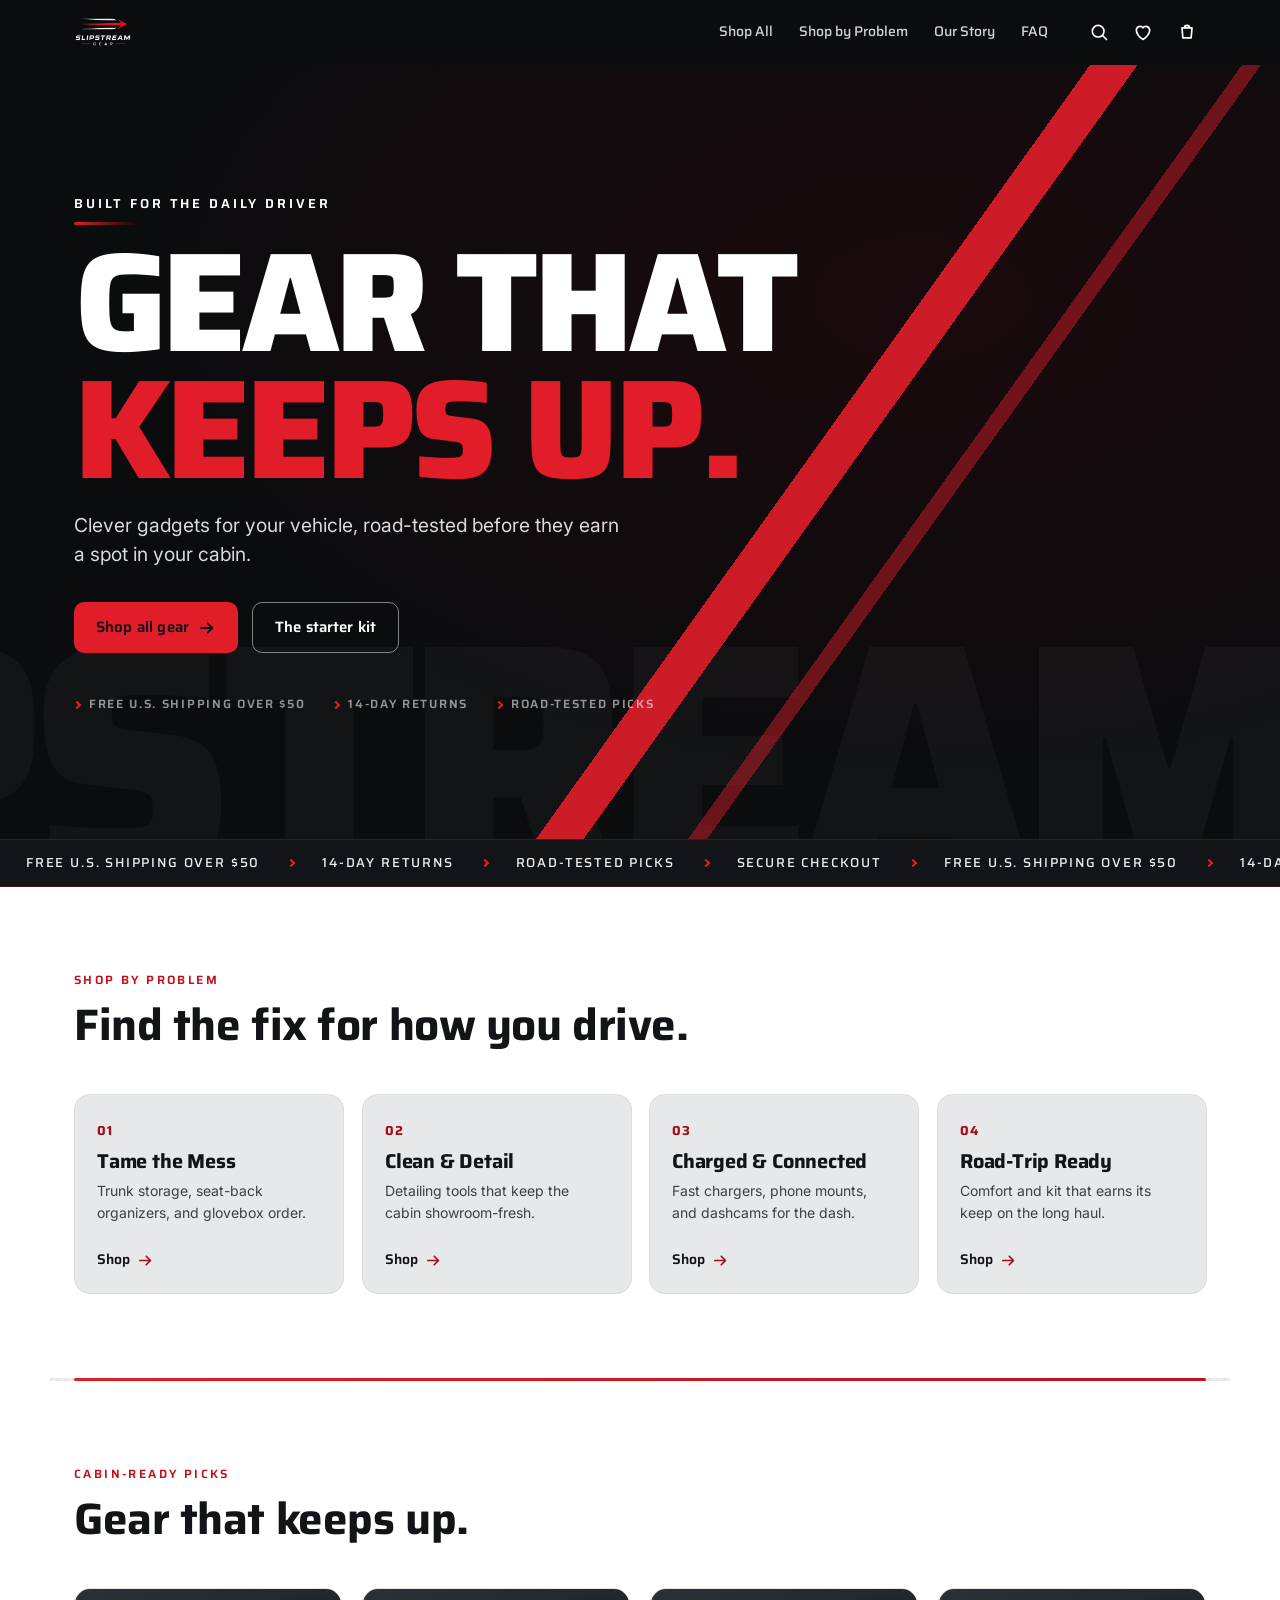
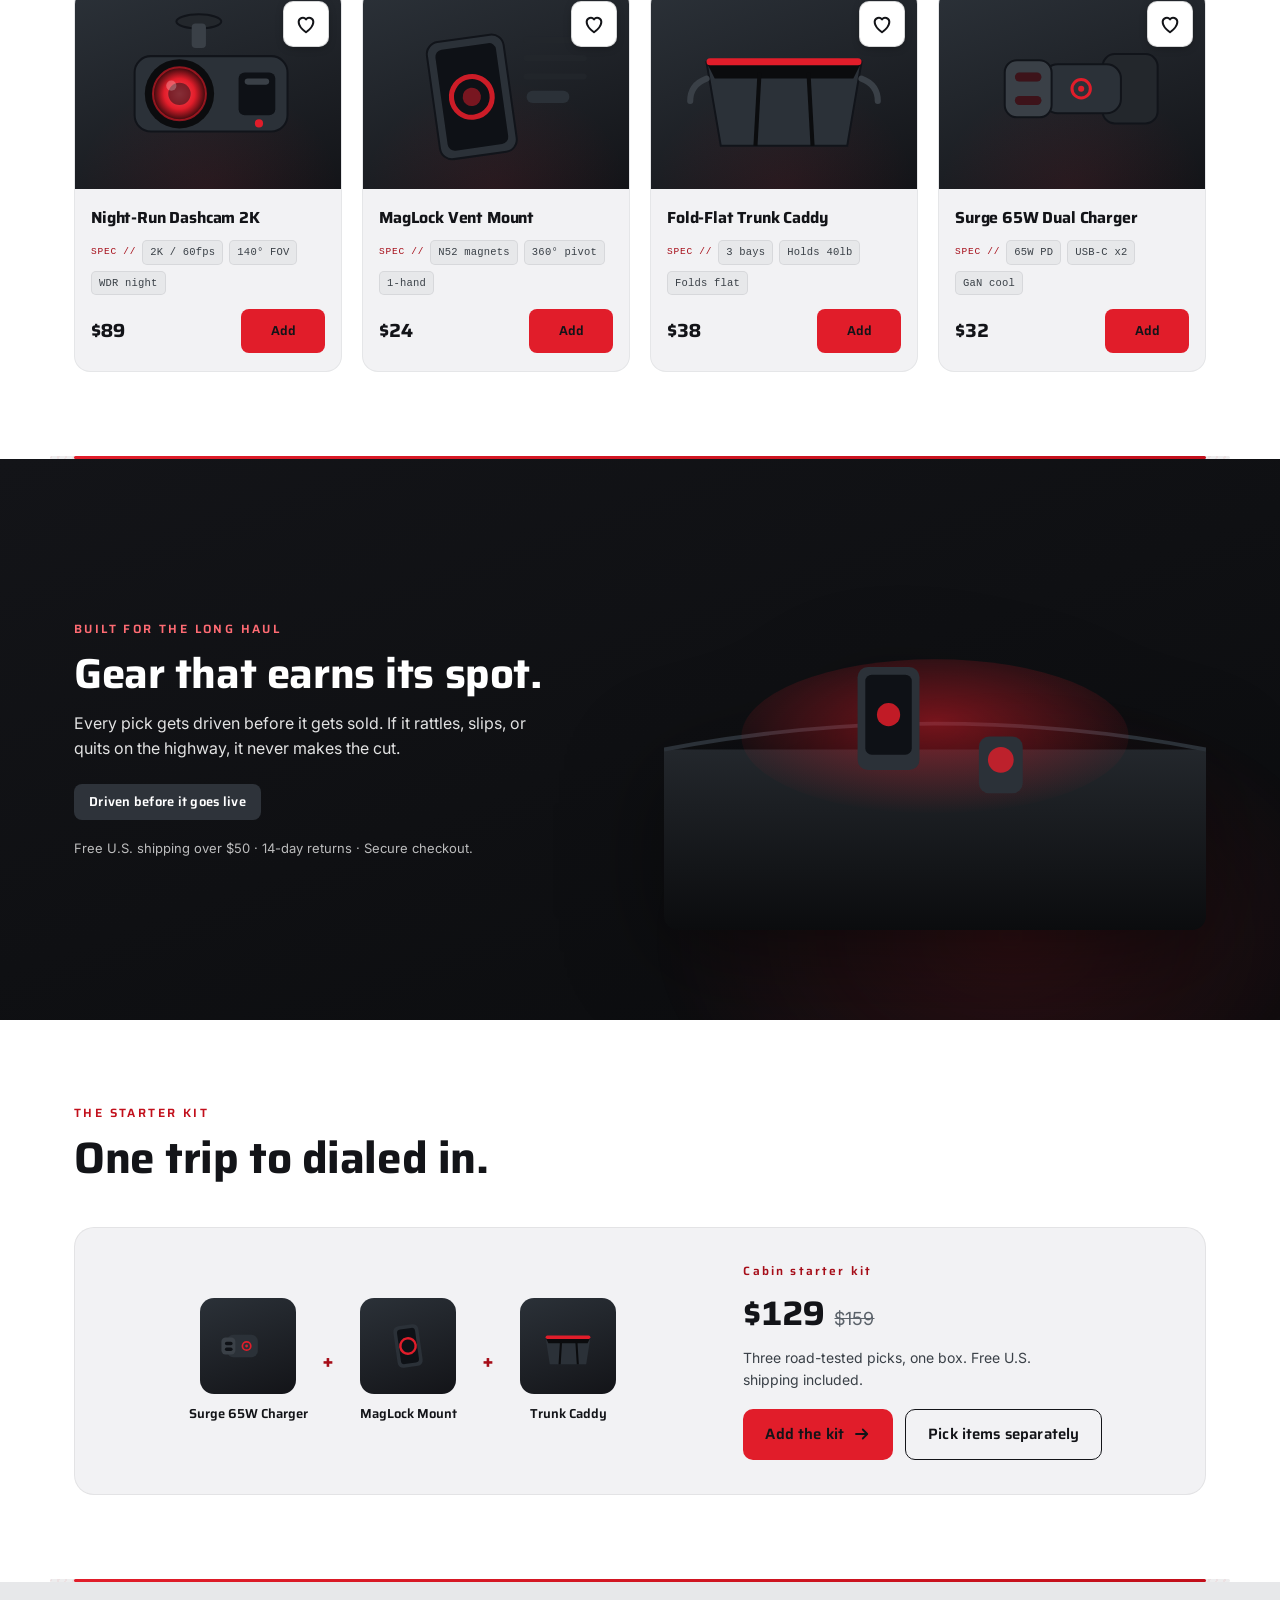
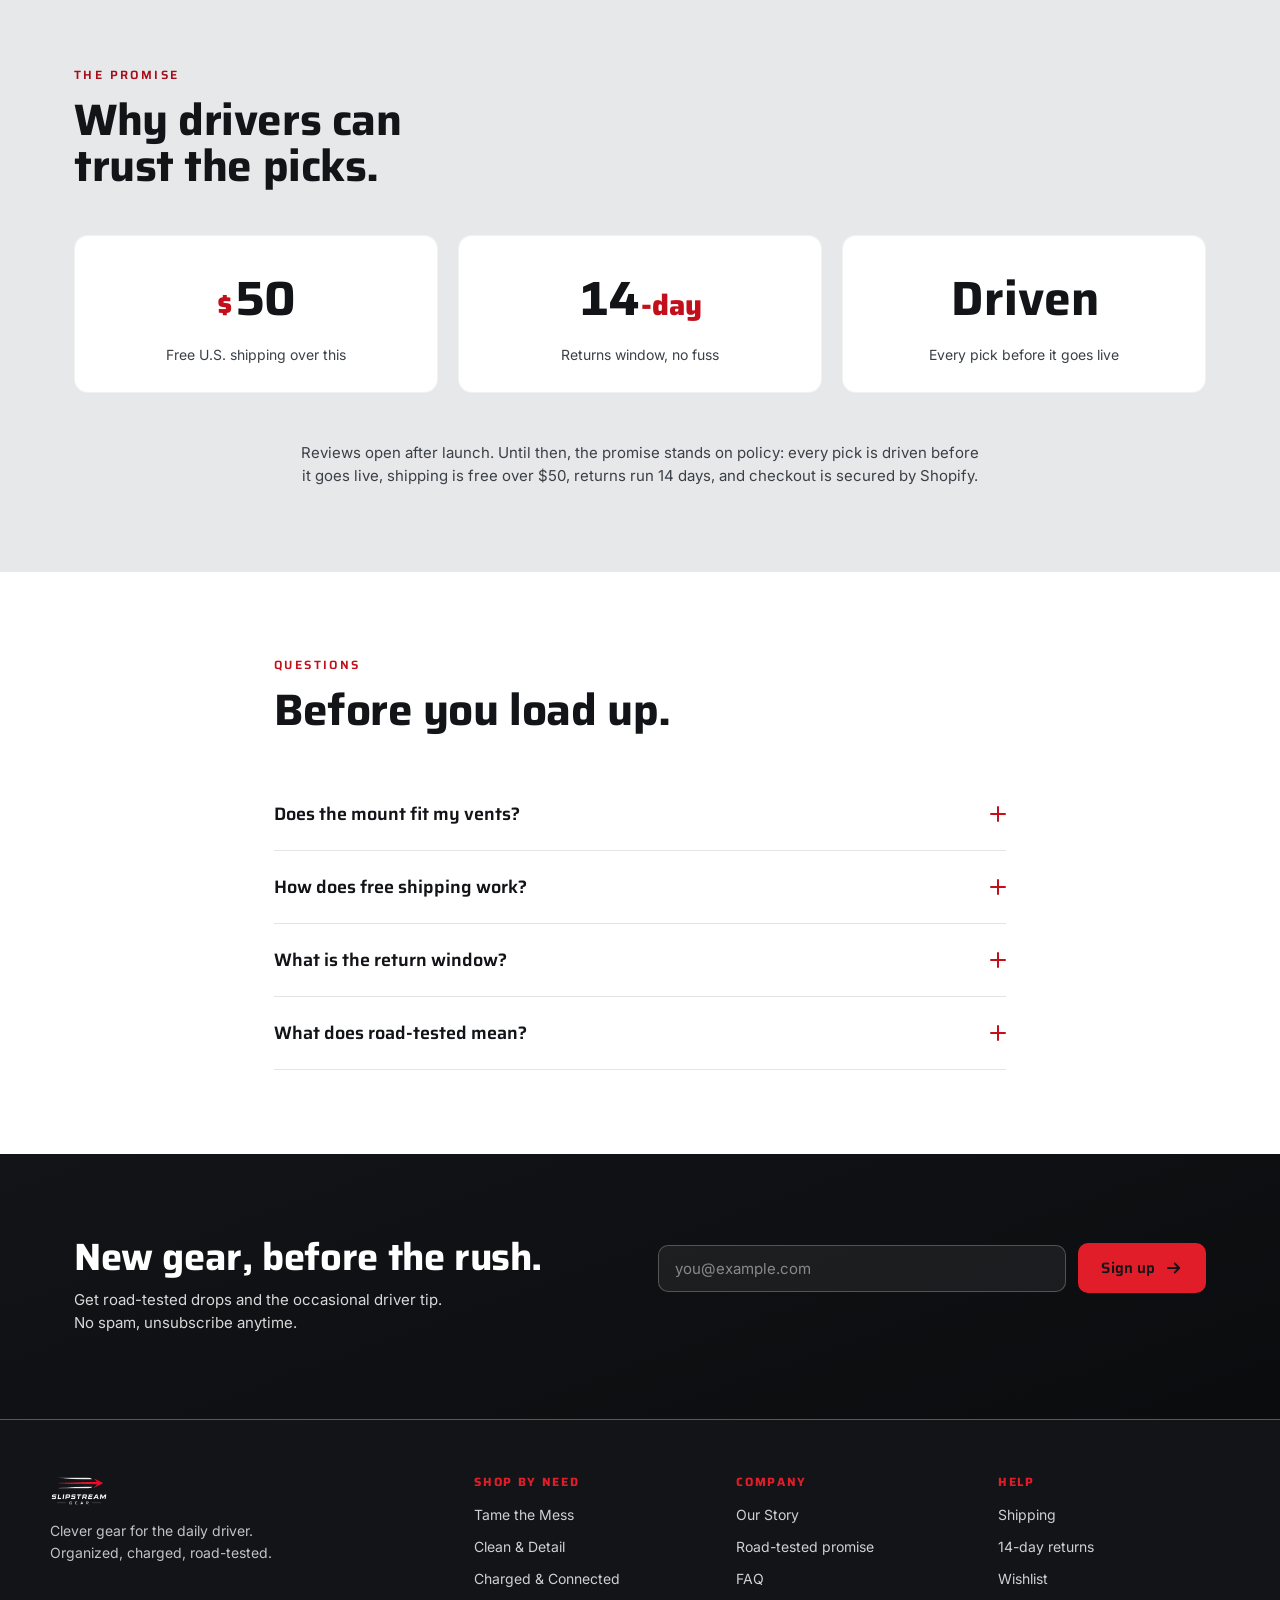
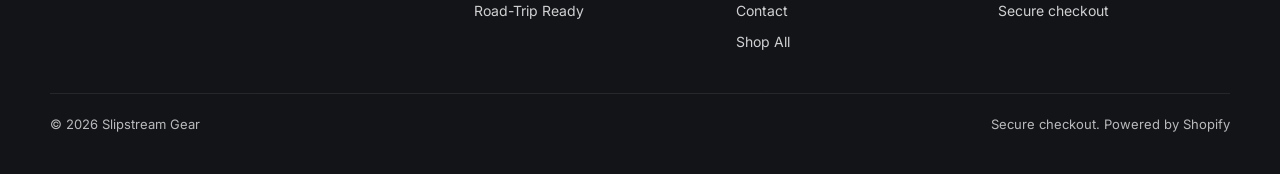
==== commit 3371e368: "impeccable: polish, clarity, layout, typeset passes site-wide Craft refinements applied to both shar" ====
--- a/prototype/index.html
+++ b/prototype/index.html
@@ -15,7 +15,7 @@
 <link rel="preconnect" href="https://fonts.gstatic.com" crossorigin>
 <link href="https://fonts.googleapis.com/css2?family=Saira:wght@500;600;700;800&family=Inter:wght@400;500;600;700&display=swap" rel="stylesheet">
 
-<link rel="stylesheet" href="assets/slipstream.css?v=2">
+<link rel="stylesheet" href="assets/slipstream.css?v=3">
 
 <!-- JS-failure safety net: if the script never runs, reveal everything -->
 <noscript><style>[data-reveal]{opacity:1!important;transform:none!important;filter:none!important}</style></noscript>
--- a/prototype/assets/slipstream.css
+++ b/prototype/assets/slipstream.css
@@ -35,10 +35,15 @@
 *{box-sizing:border-box}
 html{scroll-behavior:smooth}
 body{margin:0;font-family:var(--body);color:var(--ink);background:var(--bg);
-  -webkit-font-smoothing:antialiased;line-height:1.55}
+  -webkit-font-smoothing:antialiased;-moz-osx-font-smoothing:grayscale;
+  line-height:1.55;text-rendering:optimizeLegibility}
 img{max-width:100%;display:block}
 a{color:inherit;text-decoration:none}
-h1,h2,h3,h4{font-family:var(--disp);margin:0;letter-spacing:-.01em;line-height:1.05;font-weight:700}
+h1,h2,h3,h4{font-family:var(--disp);margin:0;letter-spacing:-.01em;line-height:1.05;font-weight:700;
+  font-kerning:normal;text-wrap:balance}
+/* in-page anchors (#need #picks #kit #faq #promise #top …) clear the 64px sticky header
+   instead of landing under it on jump navigation */
+[id]{scroll-margin-top:84px}
 .wrap{max-width:var(--wrap);margin:0 auto;padding:0 24px}
 .vh{position:absolute;width:1px;height:1px;overflow:hidden;clip:rect(0 0 0 0)}
 
@@ -274,7 +279,8 @@
   letter-spacing:.02em;color:var(--body-2);background:var(--tile);border:1px solid rgba(31,35,40,.08);
   padding:3px 7px;border-radius:5px}
 .prow{display:flex;align-items:center;justify-content:space-between}
-.price{font-family:var(--disp);font-weight:700;font-size:19px;color:var(--ink)}
+.price{font-family:var(--disp);font-weight:700;font-size:19px;color:var(--ink);
+  font-variant-numeric:tabular-nums;font-feature-settings:"tnum" 1}
 .add{display:inline-flex;align-items:center;justify-content:center;min-height:44px;min-width:84px;
   font-family:var(--disp);font-weight:600;
   font-size:13px;color:var(--ink);background:var(--amber);
@@ -304,7 +310,8 @@
   gap:48px;align-items:center}
 .inter-copy h2{color:var(--paper);font-size:clamp(28px,3.6vw,42px);margin-bottom:16px}
 .inter-copy .kicker{color:#FF6B73}
-.inter-lead{color:var(--paper);opacity:.86;font-size:16px;max-width:440px;margin:0 0 22px}
+.inter-lead{color:var(--paper);opacity:.88;font-size:16px;max-width:46ch;margin:0 0 22px;
+  line-height:1.6;text-wrap:pretty}
 .info-chip{display:inline-block;background:var(--blue-tx);color:#fff;font-family:var(--disp);
   font-weight:600;font-size:13px;letter-spacing:.02em;padding:8px 15px;border-radius:8px}
 .inter-foot{font-size:13px;color:var(--paper);opacity:.72;margin:18px 0 0}
@@ -341,8 +348,11 @@
 .proof-stats{display:grid;grid-template-columns:repeat(3,1fr);gap:20px;margin-bottom:48px}
 .stat{background:var(--bg);border-radius:14px;padding:26px;text-align:center;
   border:1px solid rgba(31,35,40,.06)}
+/* tabular-nums so the count-up (0 to 50, 0 to 14) holds a steady width per
+   frame instead of reflowing as digits change */
 .stat-num{font-family:var(--disp);font-weight:800;font-size:clamp(34px,4.4vw,48px);
-  color:var(--ink);display:flex;align-items:baseline;justify-content:center;gap:2px}
+  color:var(--ink);display:flex;align-items:baseline;justify-content:center;gap:2px;
+  font-variant-numeric:tabular-nums;font-feature-settings:"tnum" 1}
 .stat-num i{font-style:normal;font-size:.6em}
 .stat-lbl{display:block;margin-top:8px;font-size:14px;color:var(--body-2)}
 
@@ -495,8 +505,8 @@
 .hc-h1{font-family:var(--disp);font-weight:800;font-size:clamp(54px,11vw,158px);line-height:.9;
   letter-spacing:-.035em;color:var(--paper);text-transform:uppercase;margin:0 0 8px;max-width:14ch}
 .hc-h1 em{font-style:normal;color:var(--amber)}
-.hc-sub{font-size:clamp(16px,1.5vw,20px);color:rgba(255,255,255,.8);max-width:440px;
-  margin:18px 0 32px;line-height:1.5}
+.hc-sub{font-size:clamp(16px,1.5vw,20px);color:rgba(255,255,255,.85);max-width:46ch;
+  margin:18px 0 32px;line-height:1.55;text-wrap:pretty}
 .hc-spec{display:flex;gap:28px;flex-wrap:wrap;margin-top:42px;font-family:var(--disp);font-weight:600;
   font-size:12px;letter-spacing:.14em;text-transform:uppercase;color:rgba(255,255,255,.55)}
 .hc-spec span{display:inline-flex;align-items:center;gap:9px}
@@ -553,12 +563,14 @@
 .cart-item{padding:16px 0;border-bottom:1px solid rgba(244,245,247,.1)}
 .ci-main{display:flex;justify-content:space-between;gap:12px;margin-bottom:9px}
 .ci-name{font-family:var(--disp);font-weight:600;font-size:14px;color:var(--paper)}
-.ci-price{font-family:var(--disp);font-weight:700;color:var(--paper)}
+.ci-price{font-family:var(--disp);font-weight:700;color:var(--paper);
+  font-variant-numeric:tabular-nums;font-feature-settings:"tnum" 1}
 .ci-qty{display:flex;align-items:center;gap:10px}
 .ci-qty button{min-width:30px;height:30px;border:1px solid rgba(244,245,247,.25);background:transparent;
   color:var(--paper);border-radius:7px;cursor:pointer;font-family:var(--disp);font-size:15px;transition:border-color .2s}
 .ci-qty button:hover{border-color:var(--amber)}
-.ci-n{min-width:18px;text-align:center;font-family:var(--disp);font-weight:700;color:var(--paper)}
+.ci-n{min-width:18px;text-align:center;font-family:var(--disp);font-weight:700;color:var(--paper);
+  font-variant-numeric:tabular-nums}
 .ci-rm{margin-left:auto;border:0!important;color:rgba(244,245,247,.65)!important;font-size:12px;
   min-width:auto!important;text-decoration:underline}
 .ci-rm:hover{color:var(--paper)!important}
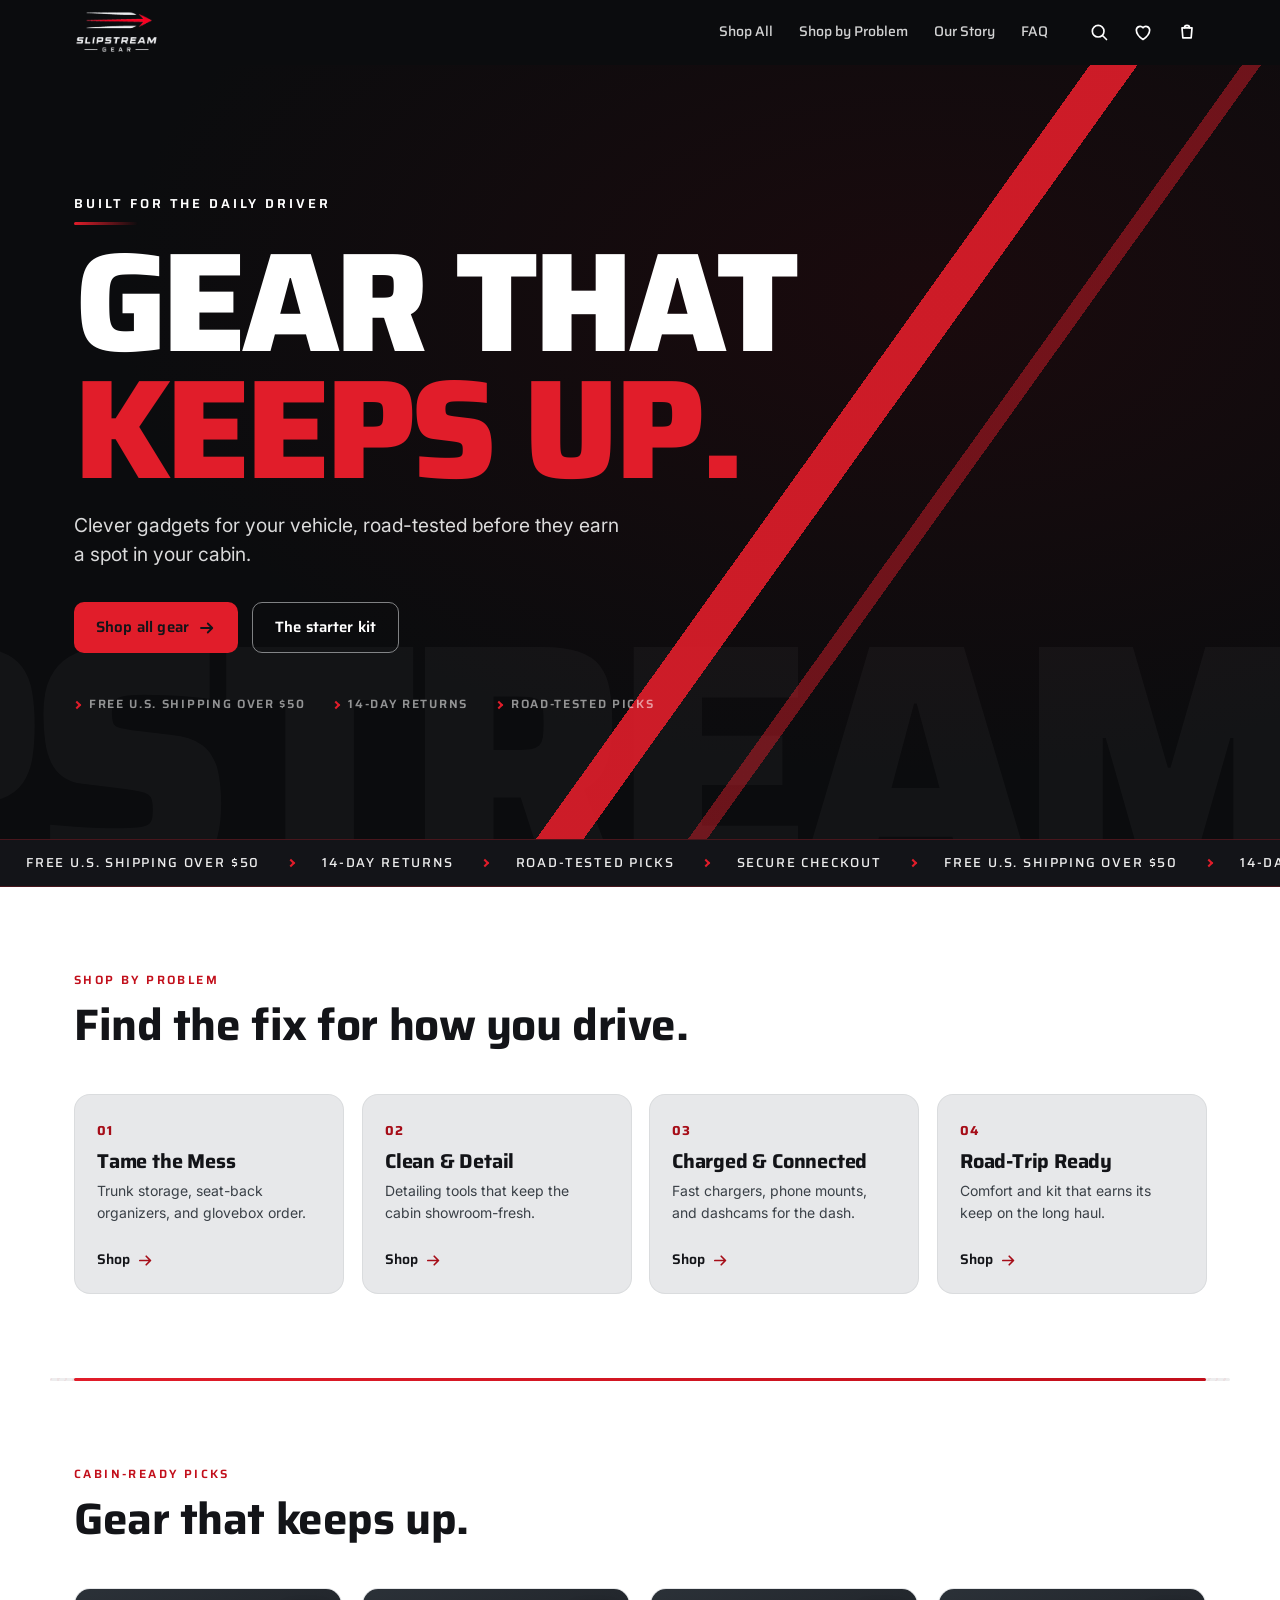
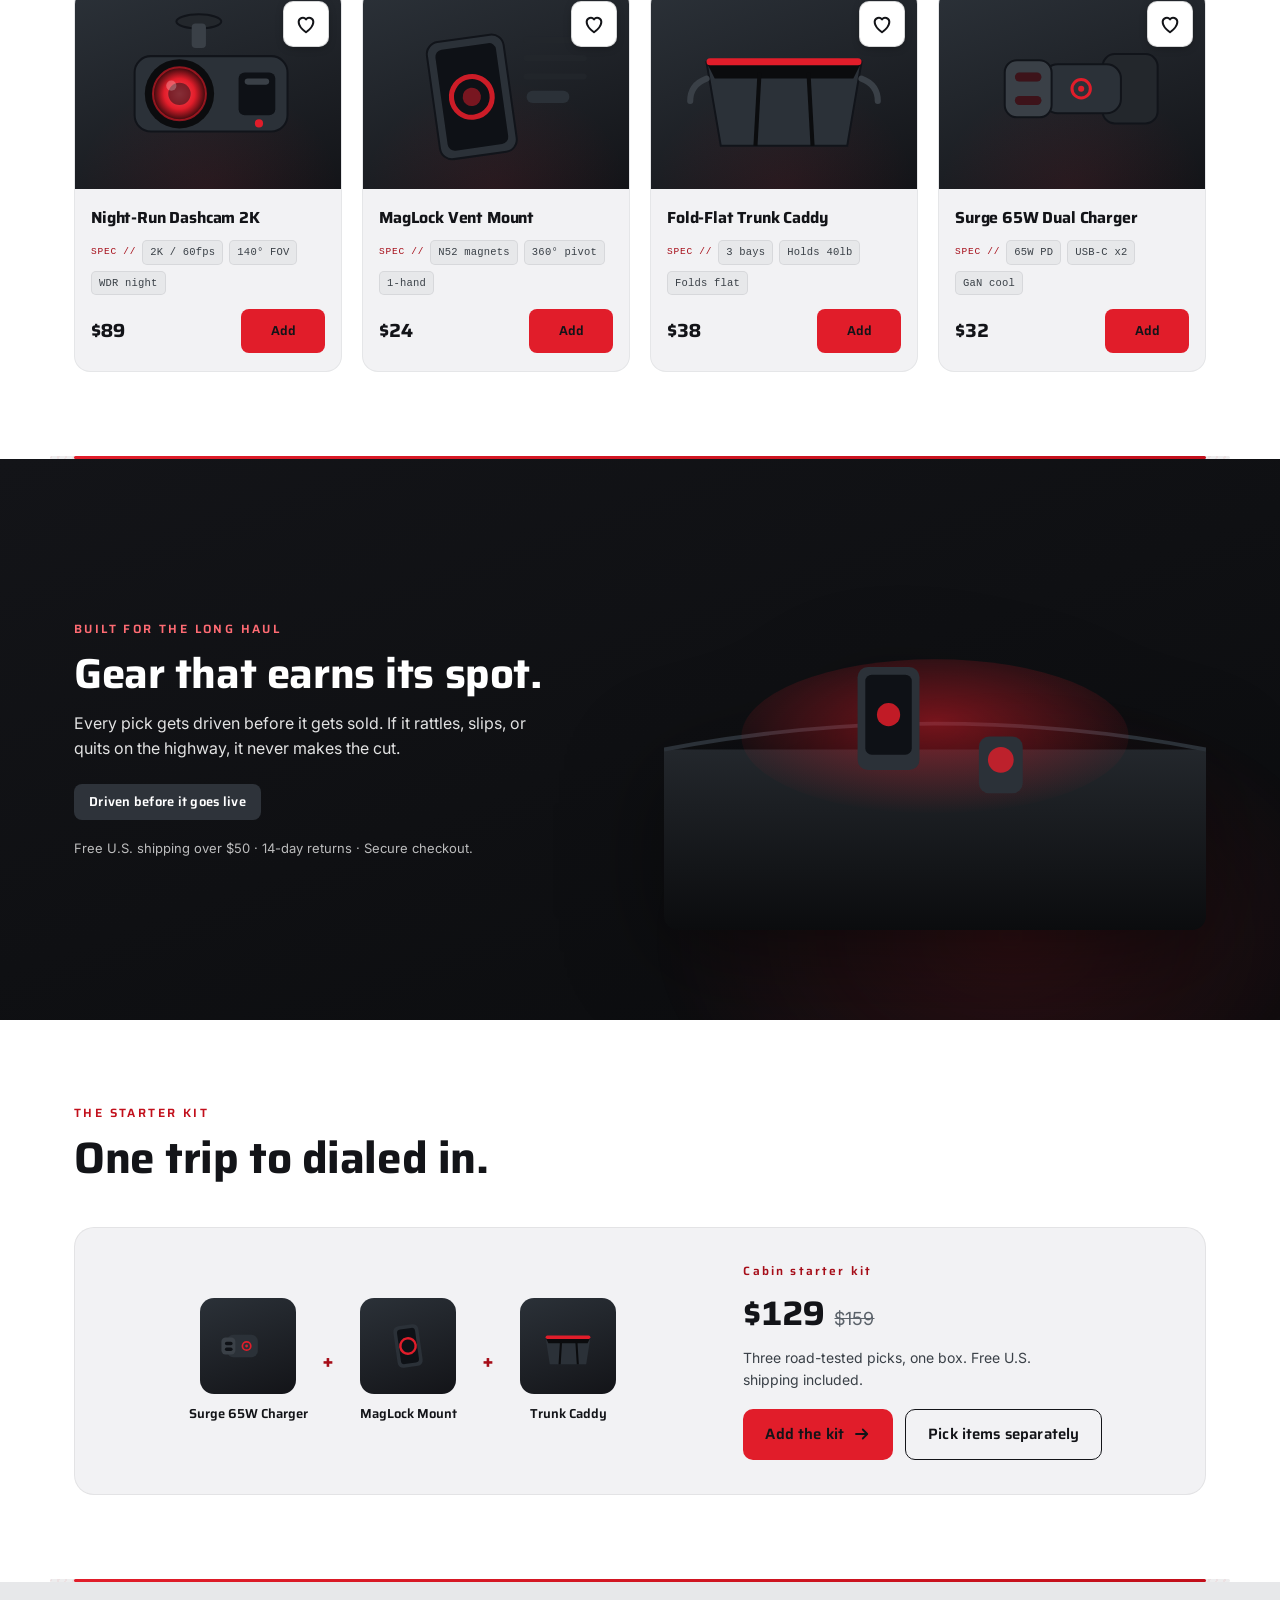
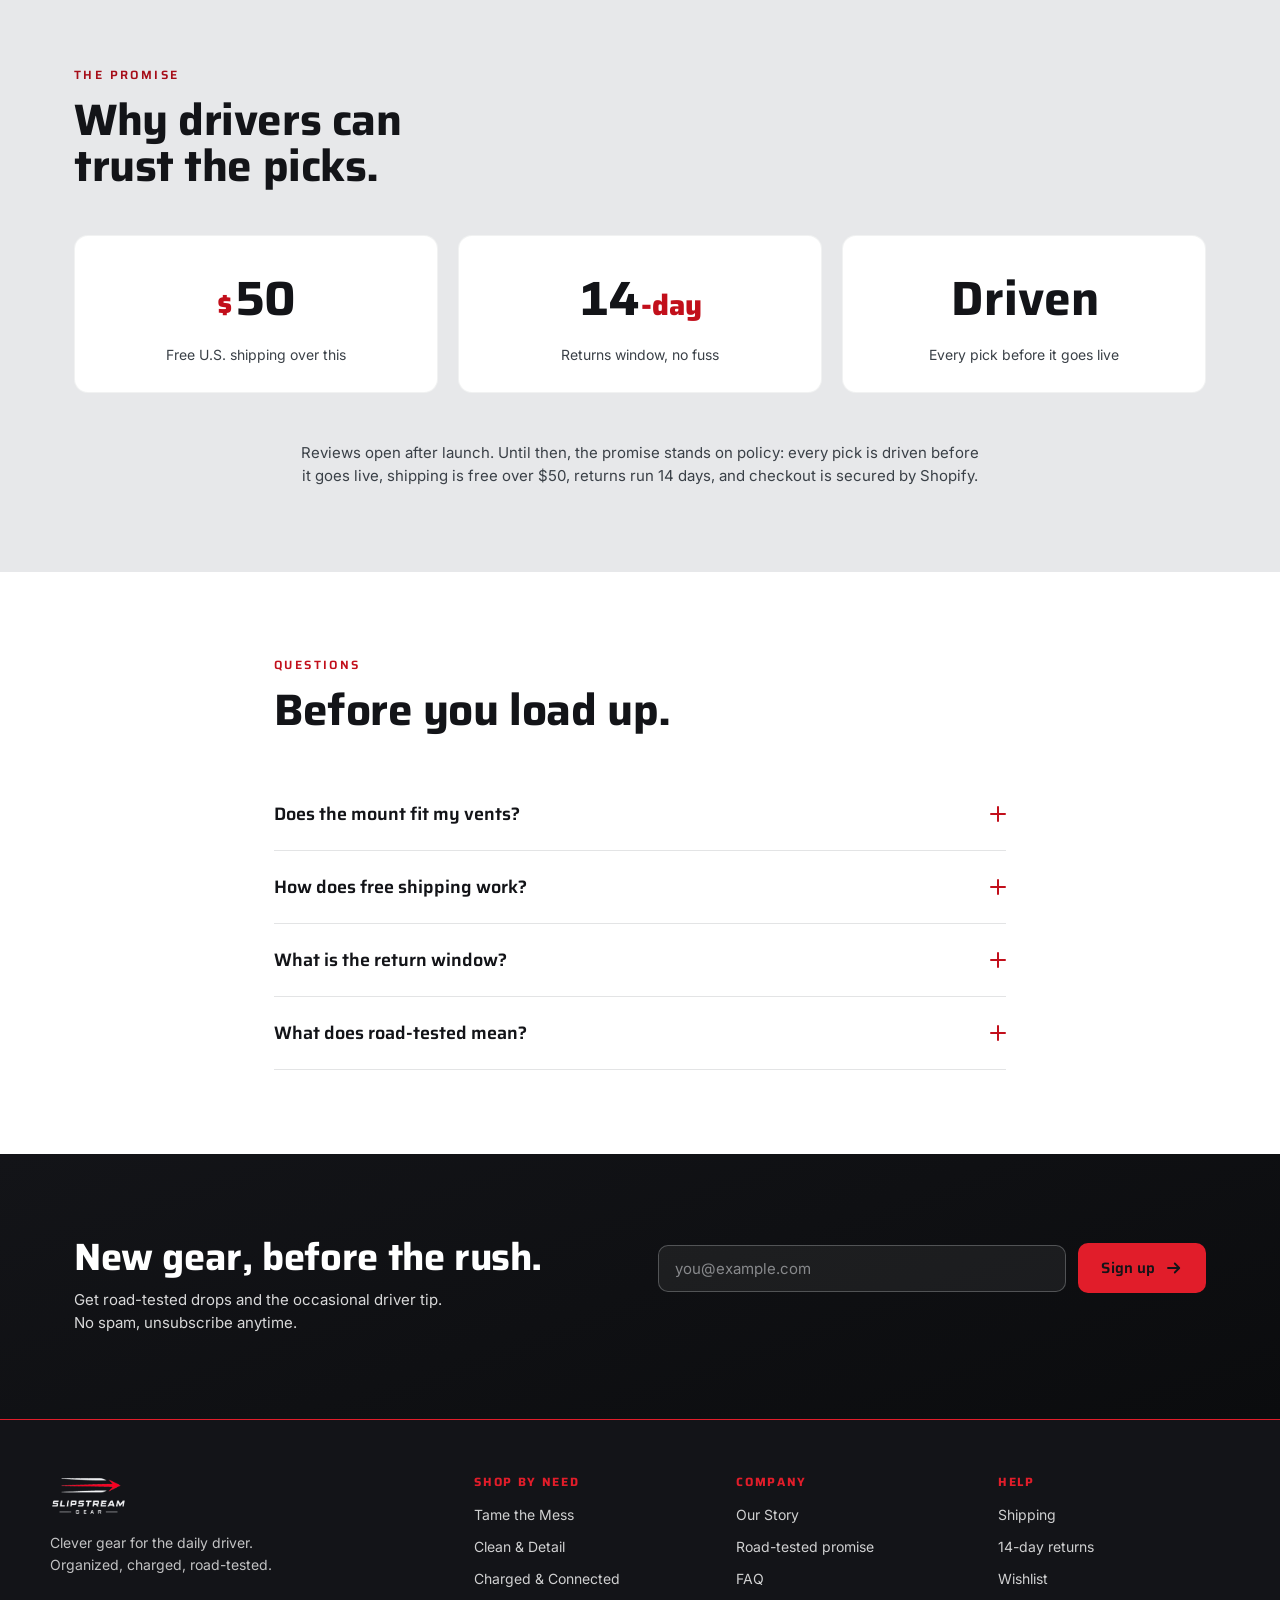
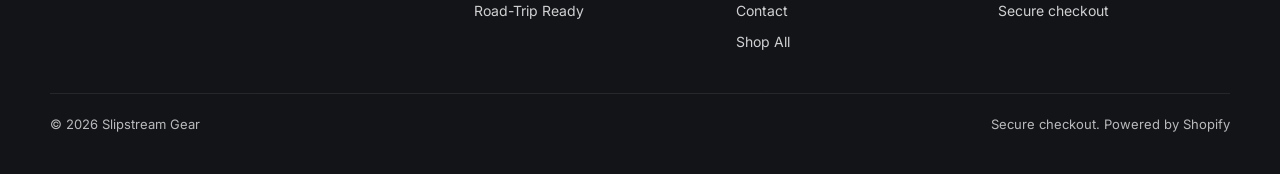
==== commit e9439499: "impeccable: enlarge header + footer logo (was visually undersized) Live browser audit (Brave/Chromiu" ====
--- a/prototype/index.html
+++ b/prototype/index.html
@@ -15,7 +15,7 @@
 <link rel="preconnect" href="https://fonts.gstatic.com" crossorigin>
 <link href="https://fonts.googleapis.com/css2?family=Saira:wght@500;600;700;800&family=Inter:wght@400;500;600;700&display=swap" rel="stylesheet">
 
-<link rel="stylesheet" href="assets/slipstream.css?v=3">
+<link rel="stylesheet" href="assets/slipstream.css?v=4">
 
 <!-- JS-failure safety net: if the script never runs, reveal everything -->
 <noscript><style>[data-reveal]{opacity:1!important;transform:none!important;filter:none!important}</style></noscript>
--- a/prototype/assets/slipstream.css
+++ b/prototype/assets/slipstream.css
@@ -81,7 +81,7 @@
   border-bottom:1px solid transparent;transition:border-color .3s,box-shadow .3s}
 .site-header.scrolled{border-bottom-color:var(--amber);box-shadow:0 6px 20px -10px rgba(0,0,0,.7)}
 .hdr-inner{display:flex;align-items:center;gap:24px;height:64px}
-.brand-logo{height:30px;width:auto}
+.brand-logo{height:44px;width:auto;display:block}
 .hdr-nav{display:flex;gap:26px;margin-left:auto}
 .hdr-nav a{font-family:var(--disp);font-weight:500;font-size:14px;color:var(--paper);
   opacity:.82;position:relative;padding:4px 0;transition:opacity .2s}
@@ -400,7 +400,7 @@
 .site-footer{background:var(--dark);color:var(--paper);
   border-top:1px solid var(--amber)}
 .fgrid{display:grid;grid-template-columns:1.7fr 1fr 1fr 1fr;gap:30px;padding:56px 0 30px}
-.foot-logo{height:30px;width:auto;margin-bottom:14px}
+.foot-logo{height:40px;width:auto;margin-bottom:16px}
 .fbrand p{font-size:14px;color:var(--paper);opacity:.74;max-width:260px;margin:0}
 .fcol h4{font-family:var(--disp);font-size:12px;letter-spacing:.14em;text-transform:uppercase;
   color:var(--amber);margin:0 0 16px}
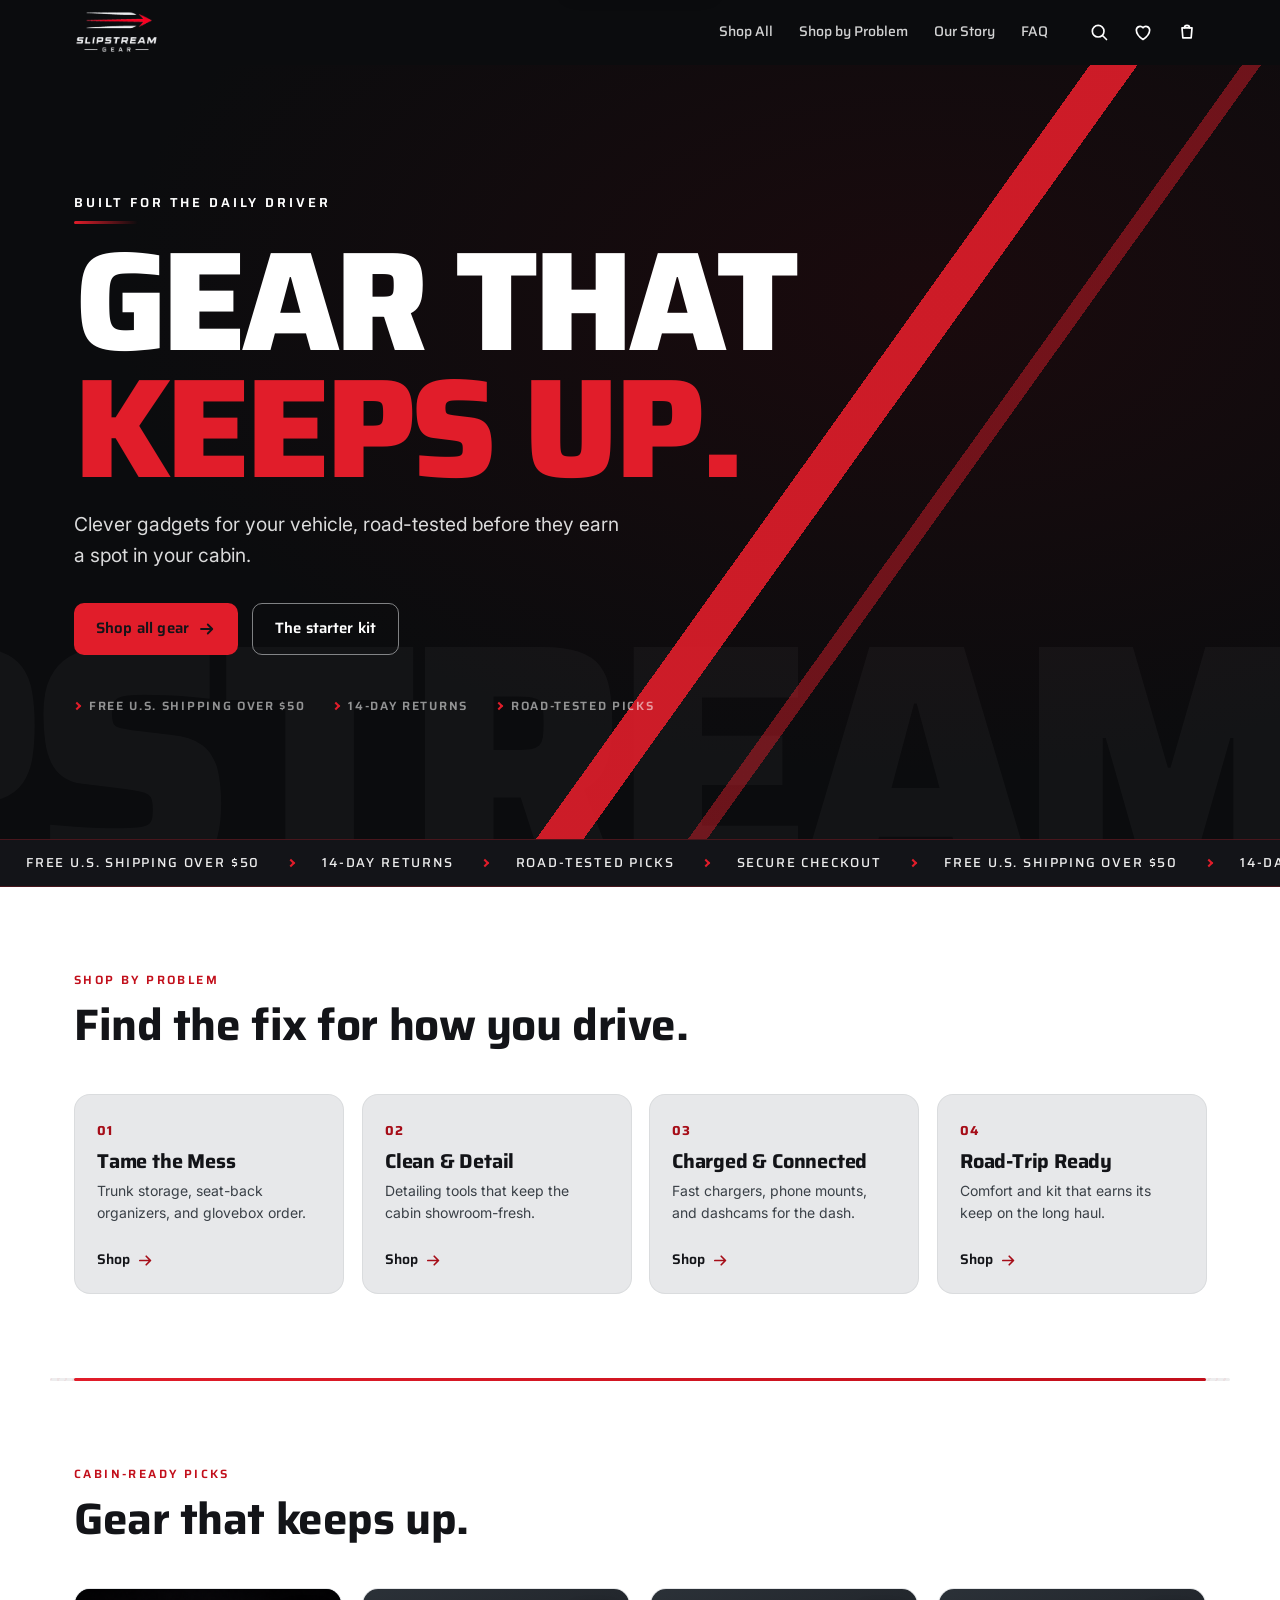
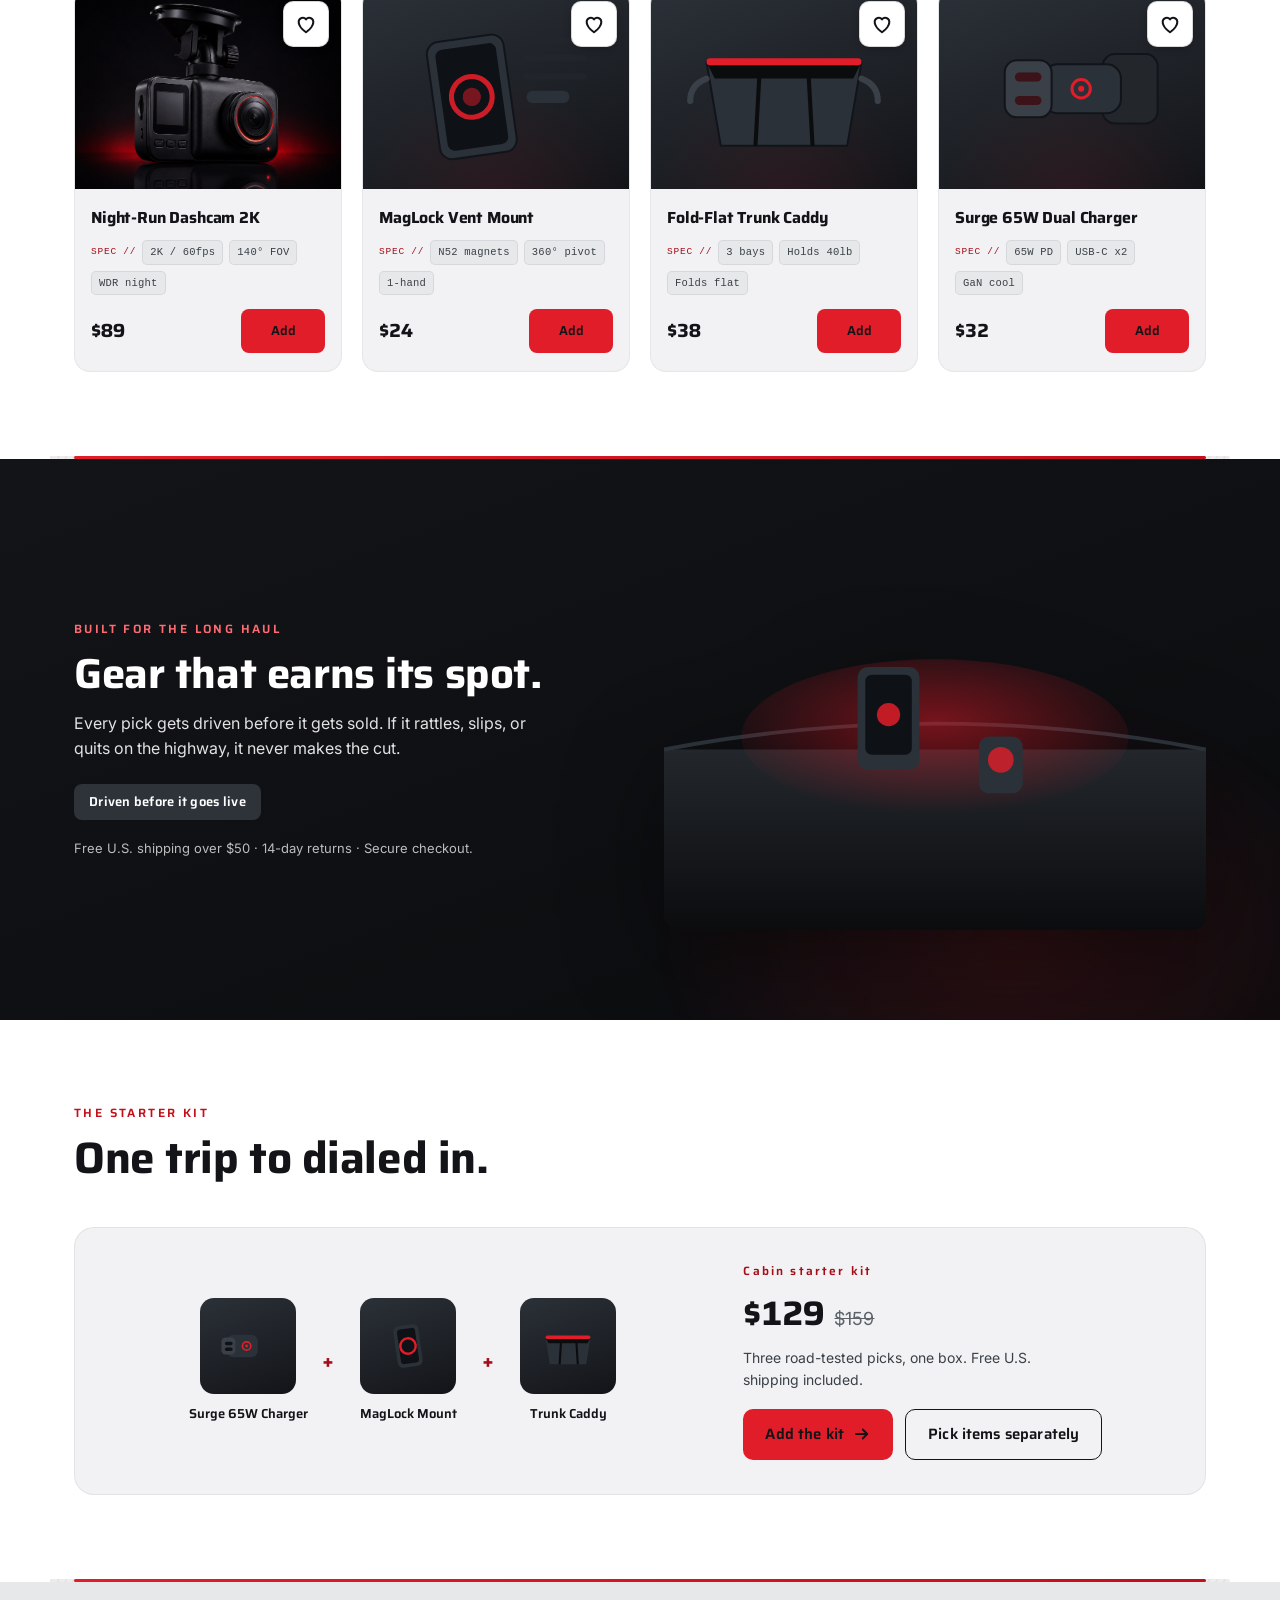
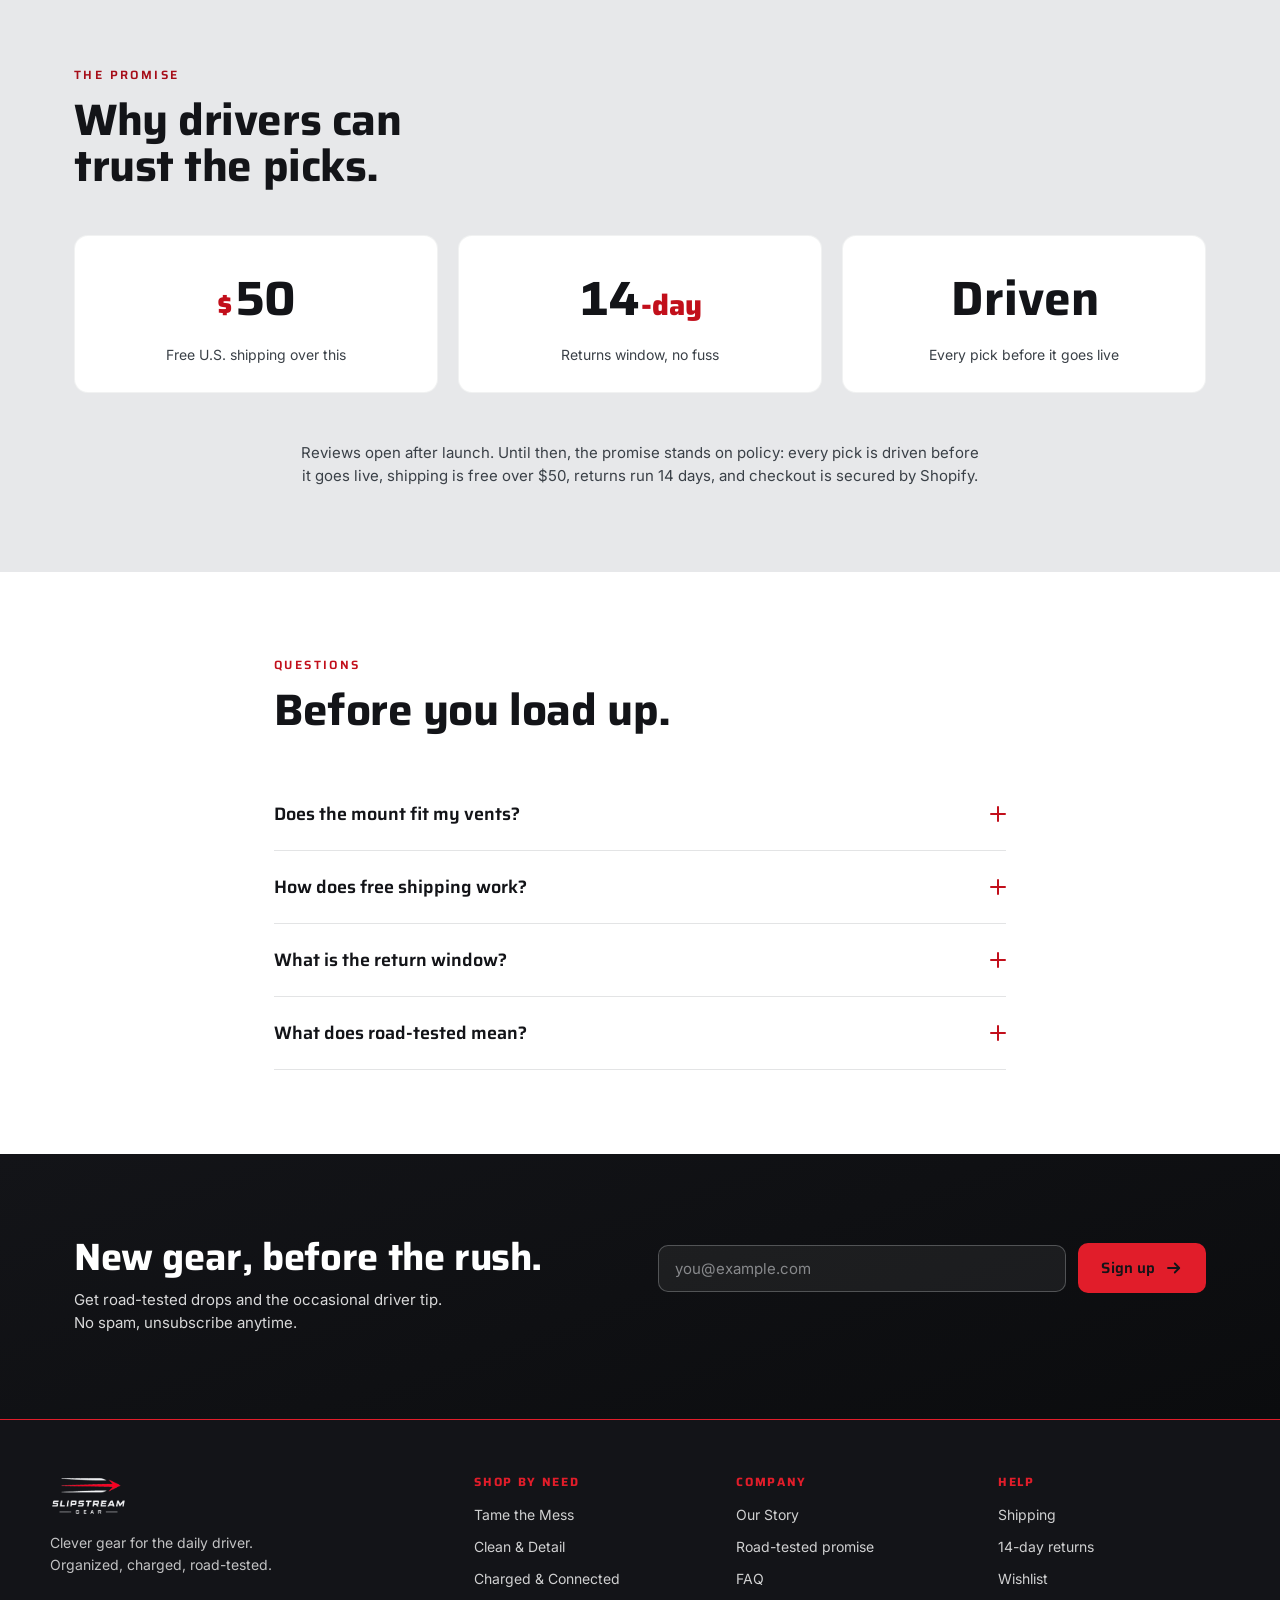
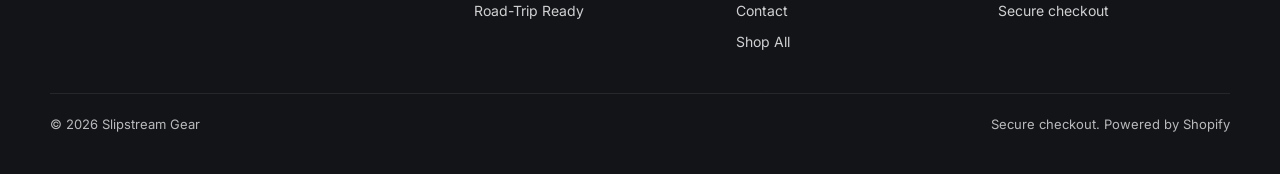
==== commit 145be9d8: "Wire real dashcam product photos into cards + PDP gallery Replaces the inline-SVG placeholder art fo" ====
--- a/prototype/index.html
+++ b/prototype/index.html
@@ -3,6 +3,7 @@
 <head>
 <meta charset="utf-8">
 <meta name="viewport" content="width=device-width, initial-scale=1">
+<meta name="theme-color" content="#0B0C0E">
 <title>Slipstream Gear · Clever gear for the daily driver</title>
 <meta name="description" content="Clever gadgets and gear for your vehicle. Car organizers, detailing tools, phone mounts, fast chargers, dashcams and road-trip kit. Road-tested picks.">
 
@@ -15,13 +16,14 @@
 <link rel="preconnect" href="https://fonts.gstatic.com" crossorigin>
 <link href="https://fonts.googleapis.com/css2?family=Saira:wght@500;600;700;800&family=Inter:wght@400;500;600;700&display=swap" rel="stylesheet">
 
-<link rel="stylesheet" href="assets/slipstream.css?v=4">
+<link rel="stylesheet" href="assets/slipstream.css?v=5">
 
 <!-- JS-failure safety net: if the script never runs, reveal everything -->
 <noscript><style>[data-reveal]{opacity:1!important;transform:none!important;filter:none!important}</style></noscript>
 </head>
 <body>
 
+<a class="skip-link" href="#top">Skip to content</a>
 <!-- screen-reader live region for cart updates -->
 <div class="vh" aria-live="polite" data-cart-live></div>
 
@@ -159,27 +161,8 @@
             <button class="save-toggle save-corner" type="button" aria-pressed="false" aria-label="Save Night-Run Dashcam 2K to wishlist" data-save data-id="night-run-dashcam-2k">
               <svg viewBox="0 0 24 24" aria-hidden="true"><path d="M12 21C12 21 4 15.5 4 9.5A4.5 4.5 0 0 1 12 7A4.5 4.5 0 0 1 20 9.5C20 15.5 12 21 12 21Z"/></svg>
             </button>
-            <svg viewBox="0 0 240 180" class="prod" aria-hidden="true">
-              <defs><radialGradient id="lensA" cx="50%" cy="50%" r="50%">
-                <stop offset="0%" stop-color="#FF4D58"/><stop offset="58%" stop-color="#E11D2A"/><stop offset="100%" stop-color="#340a0d"/>
-              </radialGradient></defs>
-              <!-- windshield mount -->
-              <ellipse cx="111" cy="24" rx="22" ry="7" fill="#23272c" stroke="#11141a" stroke-width="2"/>
-              <rect x="104" y="26" width="14" height="24" rx="4" fill="#3a4047"/>
-              <!-- body -->
-              <rect x="48" y="58" width="150" height="74" rx="16" fill="#2b3138" stroke="#11141a" stroke-width="2"/>
-              <!-- screen -->
-              <rect x="150" y="74" width="36" height="42" rx="6" fill="#0e1116"/>
-              <rect x="156" y="80" width="24" height="6" rx="3" fill="#3a4047"/>
-              <!-- lens -->
-              <circle cx="92" cy="95" r="34" fill="#0B0C0E"/>
-              <circle cx="92" cy="95" r="26" fill="url(#lensA)"/>
-              <circle cx="92" cy="95" r="26" fill="none" stroke="#E11D2A" stroke-width="2" opacity=".6"/>
-              <circle cx="92" cy="95" r="11" fill="#0e1116" opacity=".5"/>
-              <circle cx="84" cy="87" r="5" fill="#fff" opacity=".25"/>
-              <!-- REC -->
-              <circle cx="170" cy="124" r="4" fill="#E11D2A"/>
-            </svg>
+            <img class="prod" src="assets/products/dashcam-1.png" alt="Night-Run Dashcam 2K" width="240" height="180" loading="lazy">
+
           </div>
           <div class="pbody">
             <h3 class="ttl">Night-Run Dashcam 2K</h3>
@@ -495,6 +478,6 @@
   </div>
 </footer>
 
-<script src="assets/slipstream.js?v=2"></script>
+<script src="assets/slipstream.js?v=3"></script>
 </body>
 </html>
--- a/prototype/assets/slipstream.css
+++ b/prototype/assets/slipstream.css
@@ -65,6 +65,17 @@
 .btn-outline:hover{background:var(--ink);color:var(--bg)}
 
 .amber-tx{color:var(--ember)}    /* any amber-COLORED text uses ember */
+
+/* ---------- skip link (WCAG 2.4.1 bypass blocks) ----------
+   First focusable element; off-screen until focused, then drops in as an
+   amber tab over the dark header so keyboard users skip the repeated nav. */
+.skip-link{position:fixed;top:0;left:50%;z-index:200;
+  transform:translate(-50%,-130%);
+  font-family:var(--disp);font-weight:700;font-size:14px;letter-spacing:.01em;
+  color:var(--ink);background:var(--amber);padding:11px 20px;border-radius:0 0 10px 10px;
+  box-shadow:0 8px 20px -8px rgba(0,0,0,.6);
+  transition:transform .25s var(--ease-streak)}
+.skip-link:focus{transform:translate(-50%,0);outline:2px solid var(--ink);outline-offset:2px}
 
 /* ---------- global keyboard focus (WCAG 2.4.7) ---------- */
 a:focus-visible,button:focus-visible,input:focus-visible,select:focus-visible,
@@ -266,6 +277,12 @@
   opacity:.5;transition:opacity .3s}
 .pcard:hover .pimg::after{opacity:1}
 .prod{position:relative;z-index:1;width:100%;height:100%;transition:transform .3s var(--ease-streak)}
+/* real product photos already carry the dark stage + red glow: let them fill
+   the tile edge-to-edge (cover) so there is no double-background seam, and lift
+   slightly on hover for life */
+.pimg:has(img.prod){padding:0}
+img.prod{object-fit:cover}
+.pcard:hover img.prod{transform:scale(1.04)}
 .pbody{padding:16px 16px 18px}
 .ttl{font-size:16px;position:relative;display:inline-block;padding-bottom:4px}
 .ttl::after{content:"";position:absolute;left:0;bottom:0;width:100%;height:2px;
@@ -506,7 +523,7 @@
   letter-spacing:-.035em;color:var(--paper);text-transform:uppercase;margin:0 0 8px;max-width:14ch}
 .hc-h1 em{font-style:normal;color:var(--amber)}
 .hc-sub{font-size:clamp(16px,1.5vw,20px);color:rgba(255,255,255,.85);max-width:46ch;
-  margin:18px 0 32px;line-height:1.55;text-wrap:pretty}
+  margin:18px 0 32px;line-height:1.62;text-wrap:pretty}   /* light-on-dark: open the leading */
 .hc-spec{display:flex;gap:28px;flex-wrap:wrap;margin-top:42px;font-family:var(--disp);font-weight:600;
   font-size:12px;letter-spacing:.14em;text-transform:uppercase;color:rgba(255,255,255,.55)}
 .hc-spec span{display:inline-flex;align-items:center;gap:9px}
